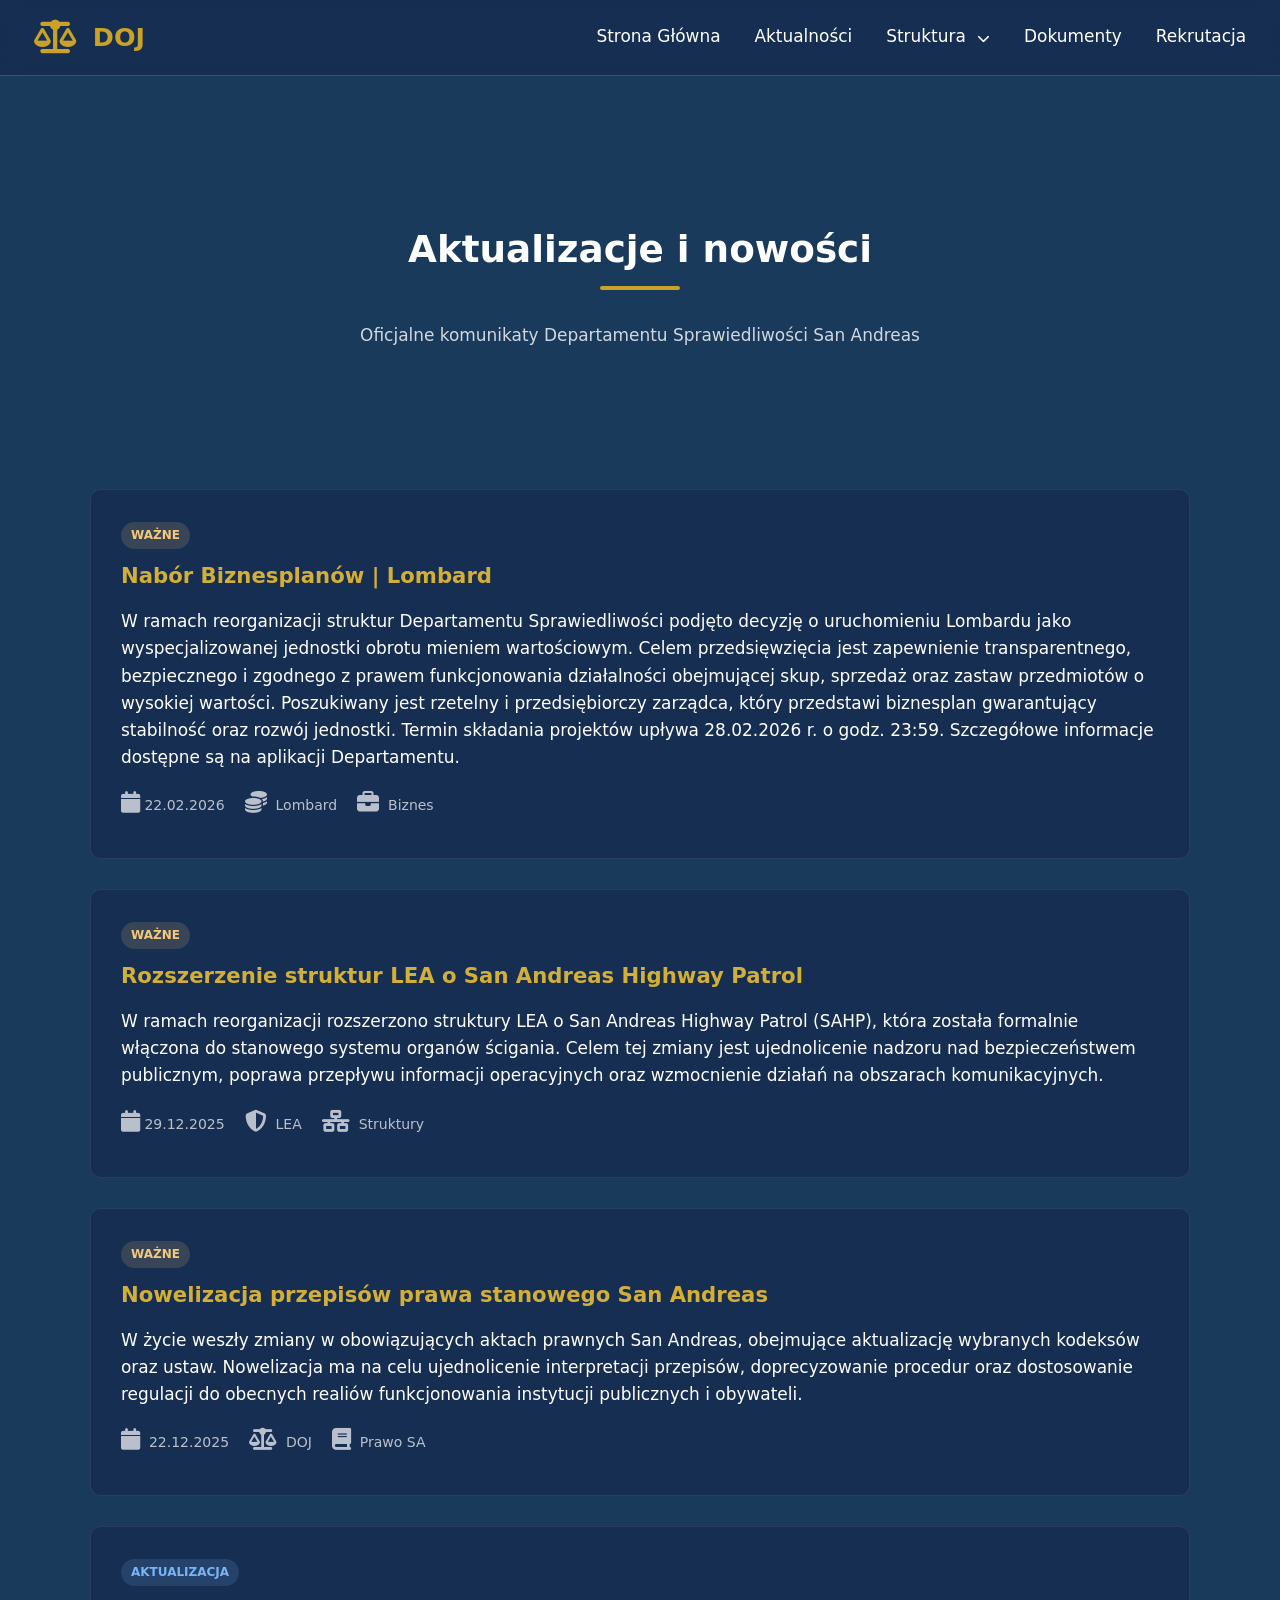
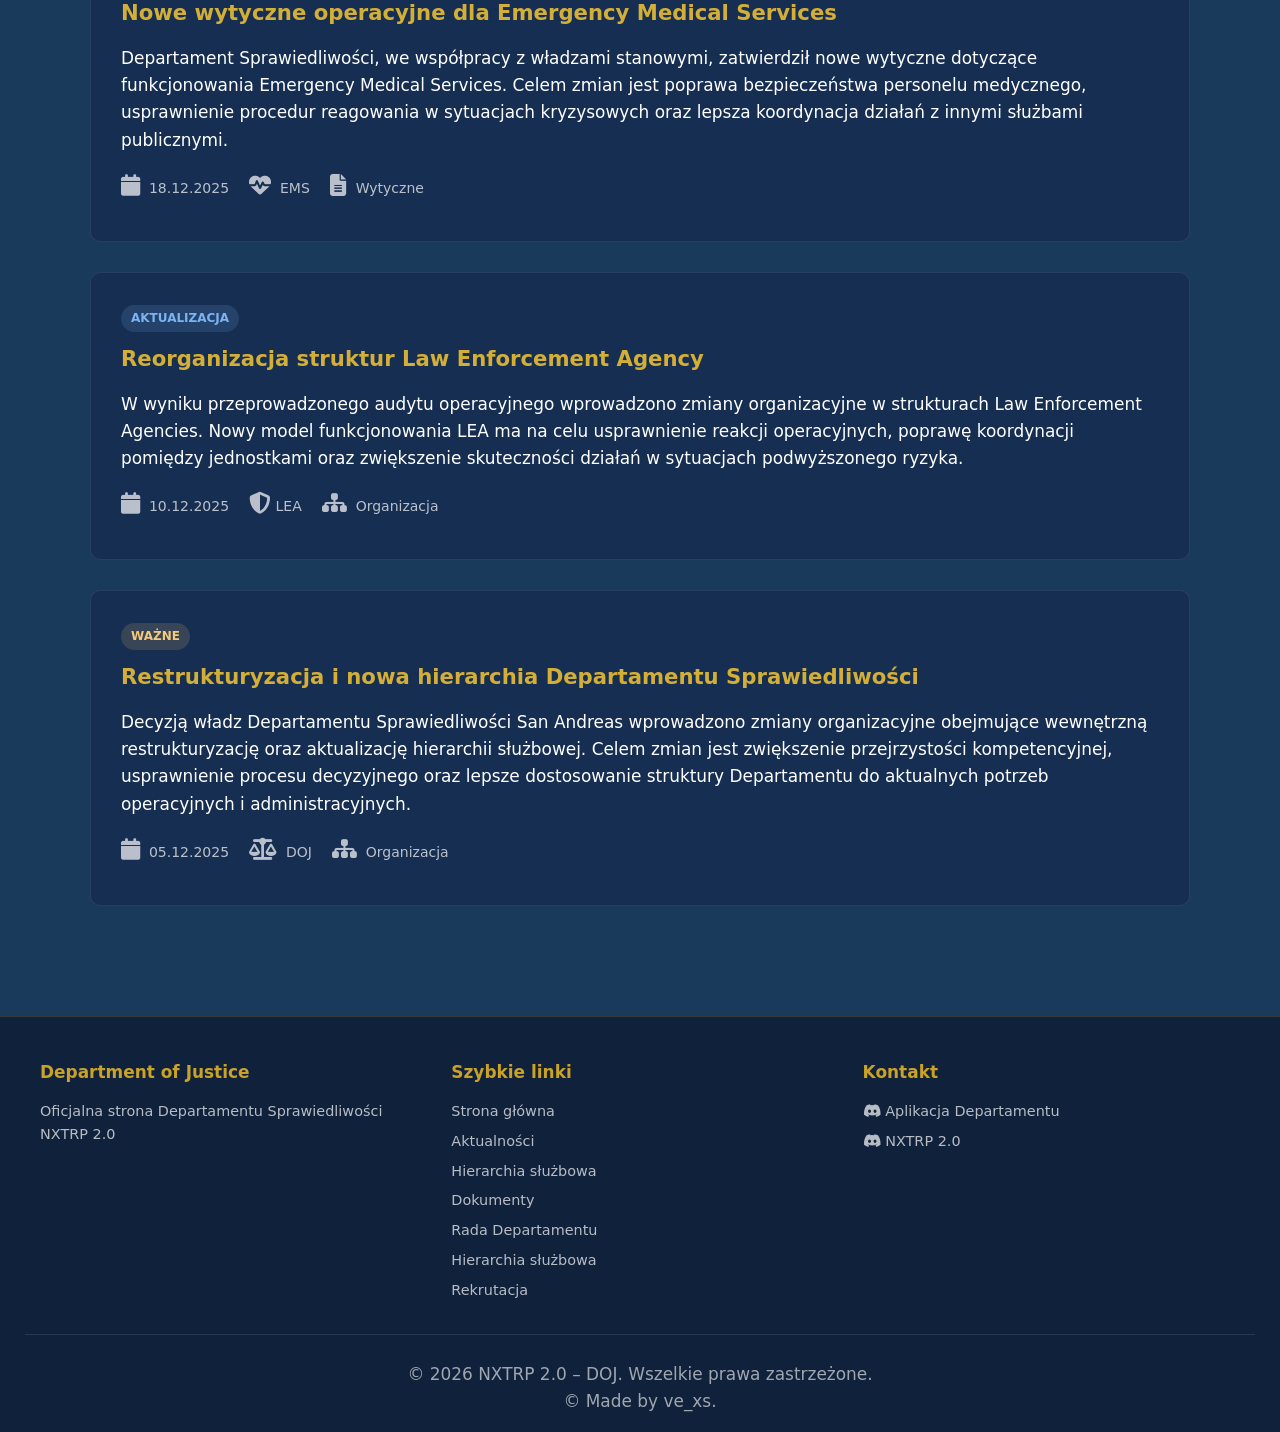
==== index.html @ c43dedc6 "Update index.html" ====
<!DOCTYPE html>
<html lang="pl">
<head>
    <meta charset="UTF-8">
    <meta name="viewport" content="width=device-width, initial-scale=1.0">

    <title>Aktualizacje | Department of Justice – NXTRP 2.0</title>

    <link href="https://cdnjs.cloudflare.com/ajax/libs/font-awesome/6.4.0/css/all.min.css" rel="stylesheet">

    <link rel="stylesheet" href="base.css">
    <link rel="stylesheet" href="layout.css">
    <link rel="stylesheet" href="components.css">
    <link rel="stylesheet" href="hero.css">
    <link rel="stylesheet" href="footer.css">
    <link rel="stylesheet" href="mobile.css">
    <link rel="stylesheet" href="news.css">


    <link rel="icon" type="image/png" href="dojlogog.png">
</head>

<body>

<nav id="navbar" role="navigation" aria-label="Główna nawigacja">
    <div class="nav-container">
        <a href="https://dojnxtrp.pl/" class="logo">
            <i class="fas fa-balance-scale"></i> DOJ
        </a>

        <ul class="nav-links">
            <li><a href="https://dojnxtrp.pl/">Strona Główna</a></li>
                        <li><a href="https://aktualnosci.dojnxtrp.pl">Aktualności</a></li>


            <li class="has-submenu">
                <a href="#">
                    Struktura <i class="fas fa-chevron-down"></i>
                </a>
                <ul class="submenu">
                    <li><a href="https://rada.dojnxtrp.pl/">Rada Departamentu</a></li>
                    <li><a href="https://hierarchia.dojnxtrp.pl/">Hierarchia służbowa</a></li>

                    <li class="submenu-divider"></li>

                    <li><a href="https://prokuratura.dojnxtrp.pl/">Prokuratura</a></li>
                    <li><a href="https://sadownictwo.dojnxtrp.pl/">Sądownictwo</a></li>
                    <li><a href="https://adwokatura.dojnxtrp.pl/">Adwokatura</a></li>
                    <li><a href="https://irs.dojnxtrp.pl/">Internal Revenue Service</a></li>
                    <li><a href="https://administracja.dojnxtrp.pl/">Administracja</a></li>
                </ul>
            </li>

            <li><a href="https://dokumenty.dojnxtrp.pl/">Dokumenty</a></li>
            <li><a href="https://rekrutacja.dojnxtrp.pl/">Rekrutacja</a></li>
        </ul>
    </div>

    <button id="hamburger" class="hamburger" aria-label="Menu" aria-expanded="false">
        <span></span>
        <span></span>
        <span></span>
    </button>
</nav>

<div id="overlay" class="overlay"></div>

<div class="mobile-menu" id="mobileMenu" aria-hidden="true">

    <div class="mobile-main-menu">
        <a href="https://dojnxtrp.pl/">Strona główna</a>
        <a href="https://aktualnosci.dojnxtrp.pl">Aktualności</a>
        <a href="#" class="mobile-open-structure">
            Struktura <i class="fas fa-chevron-right"></i>
        </a>
        <a href="https://dokumenty.dojnxtrp.pl/">Dokumenty</a>
        <a href="https://rekrutacja.dojnxtrp.pl/">Rekrutacja</a>
    </div>

    <div class="mobile-structure-menu">
        <a href="#" class="mobile-back">
            <i class="fas fa-chevron-left"></i> Wróć
        </a>

        <a href="https://rada.dojnxtrp.pl/">Rada Departamentu</a>
        <a href="https://hierarchia.dojnxtrp.pl/">Hierarchia służbowa</a>
        <a href="https://administracja.dojnxtrp.pl/">Administracja</a>
        <a href="https://prokuratura.dojnxtrp.pl/">Prokuratura</a>
        <a href="https://sadownictwo.dojnxtrp.pl/">Sądownictwo</a>
        <a href="https://adwokatura.dojnxtrp.pl/">Adwokatura</a>
        <a href="https://irs.dojnxtrp.pl/">Internal Revenue Service</a>
    </div>

</div>

<a id="maincontent" tabindex="-1"></a>

<section class="news-section" id="aktualnosci">

        <section class="page-section">  
    <div class="section-header fade-in">
        <h2>Aktualizacje i nowości</h2>
        <p>Oficjalne komunikaty Departamentu Sprawiedliwości San Andreas</p>
    </div>
    </section>

    
    <div class="news-list">

  <article class="news-card fade-in">

    <span class="news-badge important">Ważne</span>

    <h3> Nabór Biznesplanów | Lombard</h3>

    <p>
       W ramach reorganizacji struktur Departamentu Sprawiedliwości podjęto decyzję o uruchomieniu Lombardu jako wyspecjalizowanej jednostki obrotu mieniem wartościowym. Celem przedsięwzięcia jest 
        zapewnienie transparentnego, bezpiecznego i zgodnego z
        prawem funkcjonowania działalności obejmującej skup, sprzedaż oraz zastaw przedmiotów o wysokiej wartości.
        Poszukiwany jest rzetelny i przedsiębiorczy zarządca, który przedstawi biznesplan gwarantujący stabilność oraz rozwój jednostki.
        Termin składania projektów upływa 28.02.2026 r. o godz. 23:59.
        Szczegółowe informacje dostępne są na aplikacji Departamentu.
    </p>

    <div class="news-meta">
        <span><i class="fas fa-calendar"></i>&nbsp;22.02.2026</span>
     <span><i class="fas fa-coins"></i>&nbsp; Lombard</span>
    <span><i class="fas fa-briefcase"></i>&nbsp; Biznes</span>
    </div>
</article>

        

       <article class="news-card fade-in">

    <span class="news-badge important">Ważne</span>

    <h3>Rozszerzenie struktur LEA o San Andreas Highway Patrol</h3>

    <p>
        W ramach reorganizacji rozszerzono struktury LEA o San Andreas
        Highway Patrol (SAHP), która została formalnie włączona do
        stanowego systemu organów ścigania. Celem tej zmiany jest
        ujednolicenie nadzoru nad bezpieczeństwem publicznym, poprawa
        przepływu informacji operacyjnych oraz wzmocnienie działań na
        obszarach komunikacyjnych.
    </p>

    <div class="news-meta">
        <span><i class="fas fa-calendar"></i>&nbsp;29.12.2025</span>
        <span><i class="fas fa-shield-halved"></i>&nbsp;  LEA</span>
        <span><i class="fas fa-network-wired"></i>&nbsp; Struktury</span>
    </div>
</article>


<article class="news-card fade-in">

    <span class="news-badge important">Ważne</span>

    <h3>Nowelizacja przepisów prawa stanowego San Andreas</h3>

    <p>
        W życie weszły zmiany w obowiązujących aktach prawnych San Andreas,
        obejmujące aktualizację wybranych kodeksów oraz ustaw. Nowelizacja
        ma na celu ujednolicenie interpretacji przepisów, doprecyzowanie
        procedur oraz dostosowanie regulacji do obecnych realiów
        funkcjonowania instytucji publicznych i obywateli.
    </p>

    <div class="news-meta">
        <span><i class="fas fa-calendar"></i>&nbsp; 22.12.2025</span>
        <span><i class="fas fa-scale-balanced "></i>&nbsp; DOJ</span>
        <span><i class="fas fa-book	"></i>&nbsp; Prawo SA</span>
    </div>
</article>


<article class="news-card fade-in">

    <span class="news-badge update">Aktualizacja</span>

    <h3>Nowe wytyczne operacyjne dla Emergency Medical Services</h3>

    <p>
        Departament Sprawiedliwości, we współpracy z władzami stanowymi,
        zatwierdził nowe wytyczne dotyczące funkcjonowania Emergency Medical
        Services. Celem zmian jest poprawa bezpieczeństwa personelu
        medycznego, usprawnienie procedur reagowania w sytuacjach
        kryzysowych oraz lepsza koordynacja działań z innymi służbami
        publicznymi.
    </p>

    <div class="news-meta">
        <span><i class="fas fa-calendar"></i>&nbsp; 18.12.2025</span>
        <span><i class="fas fa-heart-pulse"></i>&nbsp; EMS</span>
        <span><i class="fas fa-file-alt	"></i>&nbsp; Wytyczne</span>
    </div>
</article>


<article class="news-card fade-in">

    <span class="news-badge update">Aktualizacja</span>

    <h3>Reorganizacja struktur Law Enforcement Agency</h3>

    <p>
        W wyniku przeprowadzonego audytu operacyjnego wprowadzono zmiany
        organizacyjne w strukturach Law Enforcement Agencies. Nowy model
        funkcjonowania LEA ma na celu usprawnienie reakcji operacyjnych,
        poprawę koordynacji pomiędzy jednostkami oraz zwiększenie
        skuteczności działań w sytuacjach podwyższonego ryzyka.
    </p>

    <div class="news-meta">
        <span><i class="fas fa-calendar"></i>&nbsp; 10.12.2025</span>
        <span><i class="fas fa-shield-halved"></i>&nbsp;LEA</span>
        <span><i class="fas fa-sitemap"></i>&nbsp; Organizacja</span>
    </div>
</article>


<article class="news-card fade-in">

        <span class="news-badge important">Ważne</span>


    <h3>Restrukturyzacja i nowa hierarchia Departamentu Sprawiedliwości</h3>

    <p>
        Decyzją władz Departamentu Sprawiedliwości San Andreas wprowadzono
        zmiany organizacyjne obejmujące wewnętrzną restrukturyzację oraz
        aktualizację hierarchii służbowej. Celem zmian jest zwiększenie
        przejrzystości kompetencyjnej, usprawnienie procesu decyzyjnego
        oraz lepsze dostosowanie struktury Departamentu do aktualnych
        potrzeb operacyjnych i administracyjnych.
    </p>

    <div class="news-meta">
        <span><i class="fas fa-calendar"></i>&nbsp; 05.12.2025</span>
        <span><i class="fas fa-scale-balanced"></i>&nbsp; DOJ</span>
        <span><i class="fas fa-sitemap"></i>&nbsp; Organizacja</span>
    </div>
</article>

    </div>
</section>


<footer>
    <div class="footer-content">
        <div class="footer-section">
            <h4>Department of Justice</h4>
            <p>
                Oficjalna strona Departamentu Sprawiedliwości<br>
                NXTRP 2.0
            </p>
        </div>

        <div class="footer-section">
            <h4>Szybkie linki</h4>
            <a href="https://dojnxtrp.pl/">Strona główna</a>
            <a href="https://aktualnosci.dojnxtrp.pl">Aktualności</a>
            <a href="https://hierarchia.dojnxtrp.pl/">Hierarchia służbowa</a>
            <a href="https://dokumenty.dojnxtrp.pl/">Dokumenty</a>
            <a href="https://rada.dojnxtrp.pl/">Rada Departamentu</a>
            <a href="https://hierarchia.dojnxtrp.pl/">Hierarchia służbowa</a>
            <a href="https://rekrutacja.dojnxtrp.pl/">Rekrutacja</a>
        </div>

        <div class="footer-section">
            <h4>Kontakt</h4>
            <a href="https://discord.gg/yJ2vK65k5r " target="_blank">
                <i class="fab fa-discord"></i> Aplikacja Departamentu
            </a>
            <a href="https://discord.gg/h5h69dvCpX" target="_blank">
                <i class="fab fa-discord"></i> NXTRP 2.0
            </a>
        </div>
    </div>

    <div class="footer-bottom">
        <p>&copy; 2026 NXTRP 2.0 – DOJ. Wszelkie prawa zastrzeżone.</p>
        <p>&copy; Made by ve_xs.</p>
    </div>
</footer>

<script src="core.js"></script>
</body>
</html>
---- base.css ----
:root {
    --primary: #1a3a5c;           /* Ciemny granat - główne tło */
    --dark: #162e51;              /* GŁÓWNY kolor - ciemniejszy granat */
    --dark-brown: #0f1f38;        /* Bardzo ciemny granat - kafelki */
    --accent: #C9A227;            /* Złoto - akcenty */
    --accent-hover: #d4af37;      /* Jaśniejsze złoto */
    --burgundy: #a0522d;          /* Sienna - ważne elementy */
    --light: #ffffff;             /* Biały tekst */
    --text-dark: #162e51;         /* Ciemny tekst na jasnych elementach */
    --text-muted: rgba(22, 46, 81, .8); /* Przygaszony tekst */
    
    --gradient-card: linear-gradient(145deg, rgba(22, 46, 81, 0.95), rgba(15, 31, 56, 0.98));
    --gradient-bg: linear-gradient(180deg, #2a4a6f 0%, #1a3a5c 100%);
    
    --text-scale: 1;
}

* {
    margin: 0;
    padding: 0;
    box-sizing: border-box;
}

html {
    scroll-behavior: smooth;
}

body {
    font-family: 'Inter', 'Roboto', 'Segoe UI', system-ui, sans-serif;
    background: var(--primary);
    color: var(--text-dark);
    overflow-x: hidden;
    -webkit-font-smoothing: antialiased;
    -moz-osx-font-smoothing: grayscale;
}

::-webkit-scrollbar {
    width: 10px;
}

::-webkit-scrollbar-track {
    background: var(--dark);
}

::-webkit-scrollbar-thumb {
    background: var(--dark-brown);
    border-radius: 5px;
}

::-webkit-scrollbar-thumb:hover {
    background: var(--accent);
}

.loader {
    position: fixed;
    top: 0;
    left: 0;
    width: 100%;
    height: 100%;
    background: var(--primary);
    z-index: 9999;
    display: flex;
    align-items: center;
    justify-content: center;
    transition: opacity .5s, visibility .5s;
}

.loader.hidden {
    opacity: 0;
    visibility: hidden;
    pointer-events: none;
}

.loader-icon {
    width: 80px;
    height: 80px;
    border: 4px solid var(--accent);
    border-top-color: transparent;
    border-radius: 50%;
    animation: spin 1s linear infinite;
}

@keyframes spin {
    to { transform: rotate(360deg); }
}

.fade-in {
    opacity: 0;
    transform: translateY(30px);
    transition: all .6s ease-out;
}

.fade-in.visible {
    opacity: 1;
    transform: translateY(0);
}



.about {
    background: linear-gradient(180deg, var(--dark) 0%, var(--primary) 100%);
}

.about-grid {
    display: grid;
    grid-template-columns: repeat(auto-fit, minmax(280px, 1fr));
    gap: 2rem;
    max-width: 1200px;
    margin: 0 auto;
}

.about-card {
    background: rgba(42, 31, 22, .3);
    border: 1px solid rgba(201, 162, 39, .2);
    border-radius: 20px;
    padding: 2rem;
    transition: all .3s;
}

.about-card:hover {
    transform: translateY(-10px);
    border-color: var(--accent);
    box-shadow: 0 20px 40px rgba(201, 162, 39, .2);
}

.about-card i {
    font-size: 2.5rem;
    color: var(--accent);
    margin-bottom: 1rem;
    display: block;
}

.about-card h3 {
    font-size: 1.3rem;
    margin-bottom: .8rem;
}

.about-card p {
    color: rgba(255, 255, 255, .7);
    line-height: 1.7;
    font-size: .95rem;
}


.news-section {
    padding: 80px 20px;
}

.news-header {
    text-align: center;
    max-width: 900px;
    margin: 0 auto 60px;
}

.news-header h2 {
    margin-bottom: 10px;
}

.news-header p {
    opacity: 0.85;
}

.news-list {
    max-width: 1100px;
    margin: 0 auto;
}

.news-card {
    background:#162e51;
    border: 1px solid rgba(255,255,255,0.08);
    border-radius: 10px;
    padding: 30px;
    margin-bottom: 30px;
}

.news-card i {
    font-size: 22px;
    margin-bottom: 15px;
    display: inline-block;
}

.news-card h3 {
    margin: 10px 0 15px;
    color: #d4af37;
}

.news-card p {
    line-height: 1.6;
}

.news-meta {
    margin-top: 20px;
    font-size: 14px;
    opacity: 0.7;
    display: flex;
    gap: 20px;
    flex-wrap: wrap;
}

.news-badge {
    display: inline-block;
    padding: 4px 10px;
    border-radius: 20px;
    font-size: 12px;
    font-weight: 600;
    text-transform: uppercase;
}

.news-badge.important {
    background: rgba(245,201,122,0.15);
    color: #f5c97a;
}

.news-badge.update {
    background: rgba(122,180,245,0.15);
    color: #7ab4f5;
}

@media (max-width: 768px) {
    .news-card {
        padding: 22px;
    }
}
---- layout.css ----
nav {
    position: fixed;
    top: 0;
    width: 100%;
    z-index: 1000;
    background: rgba(22, 46, 81, .95);
    backdrop-filter: blur(10px);
    border-bottom: 1px solid rgba(201, 162, 39, .3);
    transition: all .3s;
}

nav.scrolled {
    background: rgba(22, 46, 81, .98);
    box-shadow: 0 4px 30px rgba(0, 0, 0, .5);
}



.nav-container {
    max-width: 1400px;
    margin: 0 auto;
    display: flex;
    justify-content: space-between;
    align-items: center;
    padding: 1rem 2rem;
}
.submenu-divider {
    height: 1px;
    background: rgba(255,255,255,0.15);
    margin: 8px 0;
    list-style: none;
}


.logo {
    display: flex;
    align-items: center;
    gap: 1rem;
    font-size: 1.5rem;
    font-weight: 700;
    color: var(--accent);
    text-decoration: none;
}

.logo i {
    font-size: 2rem;
}

.nav-links {
    display: flex;
    gap: 2rem;
    list-style: none;
}

.nav-links a {
    color: var(--light);
    text-decoration: none;
    font-weight: 500;
    position: relative;
    padding: .5rem 0;
    transition: color .3s;
}

.nav-links a::after {
    content: '';
    position: absolute;
    bottom: 0;
    left: 0;
    width: 0;
    height: 2px;
    background: var(--accent);
    transition: width .3s;
}

.nav-links a:hover {
    color: var(--accent);
}

.nav-links a:hover::after {
    width: 100%;
}



section {
    padding: 5rem 1.5rem;
}

.section-header {
    text-align: center;
    margin-bottom: 3rem;
}

.section-header h2 {
    font-size: 2.2rem;
    margin-bottom: 1rem;
    position: relative;
    display: inline-block;
    color: var(--light);
}

.section-header h2::after {
    content: '';
    position: absolute;
    bottom: -10px;
    left: 50%;
    transform: translateX(-50%);
    width: 80px;
    height: 4px;
    background: var(--accent);
    border-radius: 2px;
}

.section-header p {
    color: rgba(255, 255, 255, .8);
    max-width: 600px;
    margin: 1.5rem auto 0;

}
---- components.css ----
:root {
    --primary: #1a3a5c;
    --dark: #162e51;
    --light: #ffffff;
    --text-dark: #ffffff;
    --accent: #C9A227;
    --transition-fast: 160ms;
    --transition-medium: 300ms;
    --text-scale: 1.06;
}

html {
    font-size: calc(16px * var(--text-scale));
}

body {
    margin: 0;
    font-family: 'Inter', 'Segoe UI', system-ui, sans-serif;
    color: var(--light);
    line-height: 1.6;
}


.btn {
    padding: .9rem 1.8rem;
    border-radius: 8px;
    font-weight: 500;
    text-decoration: none;
    cursor: pointer;
    border: none;
    font-size: .95rem;
    display: inline-flex;
    align-items: center;
    gap: .5rem;
    transition: all .3s;
}

.btn-primary {
    background: var(--accent);
    color: var(--light);
}

.btn-outline {
    background: transparent;
    color: var(--text-dark);
    border: 2px solid var(--text-dark);
}

.btn-small {
    padding: .6rem 1.2rem;
    font-size: .85rem;
}

.btn-doc {
    background: rgba(255,255,255,.12);
    color: var(--light);
    border: 1.5px solid rgba(255,255,255,.35);
    backdrop-filter: blur(10px);
}


.hero-buttons {
    display: flex;
    justify-content: center;
    align-items: center;
    gap: 1.5rem;
}

.hero-buttons .btn-hero {
    flex: 0 0 auto;
    width: auto;
    margin: 0;
}

@media (max-width: 600px) {
    .hero-buttons {
        flex-direction: column;
    }

    .hero-buttons .btn-hero {
        width: 100%;
        justify-content: center;
    }
}


.docs-grid {
    display: grid;
    grid-template-columns: repeat(auto-fit, minmax(300px, 1fr));
    gap: 1.5rem;
    align-items: stretch;
}


.doc-card {
    background: linear-gradient(145deg, rgba(22,46,81,.95), rgba(15,31,56,.98));
    border: 1px solid rgba(201,162,39,.45);
    border-radius: 16px;
    padding: 1.5rem;
    display: flex;
    flex-direction: column;
    height: 100%;
}

.doc-card p {
    color: rgba(255,255,255,.85);
    margin-bottom: 1.2rem;
}

.doc-footer {
    margin-top: auto;
    display: flex;
    justify-content: space-between;
    align-items: center;
    gap: 1rem;
}


.doc-card .btn-doc {
    transition:
        background-color 0.25s ease,
        border-color 0.25s ease,
        box-shadow 0.25s ease,
        transform 0.2s ease;
}

.doc-card .btn-doc:hover {
    background-color: rgba(201, 162, 39, 0.18);
    border-color: var(--accent);
    transform: translateY(-2px);
    box-shadow: 0 6px 16px rgba(201, 162, 39, 0.35);
}

.doc-card .btn {
    flex: 0 0 auto;
    width: auto;
}


h1 { font-size: 2.25rem; }
h2 { font-size: 1.75rem; }
h3 { font-size: 1.25rem; }
h4 { font-size: 1rem; }

p, a, li, .btn {
    font-size: 1rem;
}



.documents {
    background: #1f3f63;
    padding: 4rem 1rem;
}

.documents .docs-grid {
    display: grid;
    grid-template-columns: repeat(auto-fit, minmax(280px, 1fr));
    gap: 2rem;
}

.documents .doc-card {
    background: linear-gradient(
        180deg,
        rgba(18, 38, 63, 0.95),
        rgba(13, 29, 50, 0.98)
    );
    border-radius: 18px;
    padding: 2rem 1.8rem;
    border: 1px solid rgba(201, 162, 39, 0.35);
    box-shadow: 0 20px 50px rgba(0,0,0,.35);

    display: flex;
    flex-direction: column;
    height: 100%;

    transition: transform .35s ease, box-shadow .35s ease, border-color .35s ease;
}

.documents .doc-card:hover {
    transform: translateY(-6px);
    border-color: var(--accent);
    box-shadow: 0 25px 60px rgba(0,0,0,.45);
}

.documents .doc-header {
    display: flex;
    align-items: flex-start;
    gap: 1rem;
    margin-bottom: 1.2rem;
}

.documents .doc-icon i {
    color: var(--accent);
    font-size: 1.8rem;
}

.documents .doc-info h3 {
    font-size: 1.2rem;
    line-height: 1.35;
    margin: 0 0 .3rem;
    color: #ffffff;
}

.documents .doc-info span {
    font-size: .85rem;
    opacity: .75;
}

.documents .doc-card p {
    font-size: .95rem;
    color: rgba(255,255,255,.85);
    line-height: 1.55;
    margin: .6rem 0 1.4rem;

    display: -webkit-box;
    -webkit-box-orient: vertical;
    overflow: hidden;
}

.documents .doc-footer {
    margin-top: auto;
    display: flex;
    justify-content: space-between;
    align-items: center;
}

.documents .doc-meta {
    font-size: .85rem;
    opacity: .8;
}

.documents .btn-doc {
    background: rgba(255,255,255,.12);
    border: 1.5px solid rgba(255,255,255,.35);
    color: #fff;
}


.nav-links li {
    position: relative;
}

.submenu {
    position: absolute;
    top: 100%;
    left: 0;
    min-width: 220px;
    background: #162e51;
    border-radius: 8px;
    padding: 10px 0;
    display: none;
    box-shadow: 0 10px 25px rgba(0,0,0,.25);
    z-index: 1000;
}

.has-submenu:hover .submenu {
    display: block;
}

.submenu li a {
    display: block;
    padding: 10px 20px;
    white-space: nowrap;
}

.submenu li a:hover {
    background: rgba(255,255,255,.08);
}

.has-submenu > a i {
    font-size: 0.75em;
    margin-left: 6px;
}
.nav-links,
.nav-links ul {
    list-style: none;
    margin: 0;
    padding: 0;
}

.page-section {
    max-width: 1200px;
    margin: 140px auto;
    padding: 0 20px;
    color: white;
}

.image-wrapper {
    display: flex;
    justify-content: center;
}

.image-wrapper img {
    max-width: 100%;
    border-radius: 14px;
}


.doj-profile {
    background-color: #162e51;
    padding: 100px 0;
    color: #ffffff;
}

.doj-profile-inner {
    max-width: 1200px;
    margin: 0 auto;
    padding: 0 30px;

    display: flex;
    gap: 60px;
    align-items: center;
}

.doj-profile-left img {
    width: 360px;
    height: auto;
    border-radius: 6px;
    box-shadow: 0 20px 40px rgba(0, 0, 0, 0.45);
}

.doj-profile-right {
    flex: 1;
}

.doj-rank {
    margin: 0 0 12px;
    font-size: 0.85rem;
    letter-spacing: 2px;
    text-transform: uppercase;
    color: #9fb6d9;
    font-weight: 600;
}

.doj-name {
    margin: 0 0 30px;
    font-size: 2.2rem;
    font-weight: 700;
    color: #ffffff;
}

.doj-profile-right p {
    font-size: 1rem;
    line-height: 1.8;
    color: rgba(255, 255, 255, 0.9);
    max-width: 720px;
}

@media (max-width: 900px) {
    .doj-profile-inner {
        flex-direction: column;
        text-align: center;
    }

    .doj-profile-left img {
        width: 260px;
    }
}

.hierarchy-image-wrapper{
    max-width: 100%;



}
---- hero.css ----
.hero {
    min-height: 60vh;
    position: relative;
    display: flex;
    align-items: center;
    justify-content: center;
    background: linear-gradient(144deg, #162e51 0%, #090d1a 100%);}

.hero::before {
    content: '';
    position: absolute;
    inset: 0;
    background: url('data:image/svg+xml,<svg xmlns="http://www.w3.org/2000/svg" viewBox="0 0 100 100"><circle cx="50" cy="50" r="40" fill="none" stroke="%23c9a227" stroke-width="0.5" opacity="0.1"/></svg>');
    background-size: 100px;
    opacity: .5;
    animation: bgMove 20s linear infinite;
}


.hero-buttons {
    display: flex;
    justify-content: center;
    align-items: center;
    gap: 1.5rem;
    margin-top: 2rem;
    flex-wrap: wrap;  
}

.hero-buttons .btn {
    display: inline-flex;
    align-items: center;
    justify-content: center;
}


.hero-buttons .btn {
    transition: 
        transform .25s ease,
        box-shadow .25s ease,
        background-color .25s ease,
        color .25s ease,
        border-color .25s ease;
}

.hero-buttons .btn:hover {
    transform: translateY(-4px);
    box-shadow: 0 12px 30px rgba(201, 162, 39, 0.45);
}

.hero-buttons .btn-primary:hover {
    background-color: var(--accent-hover);
    color: #fff;
}

.hero-buttons .btn-outline:hover {
    background-color: rgba(201, 162, 39, 0.15);
    border-color: var(--accent);
    color: var(--accent);
}



@keyframes bgMove {
    to {
        background-position: 100px 100px;
    }
}

.hero-content {
    text-align: center;
    z-index: 1;
    animation: fadeInUp 1s ease-out;
    padding: 0 1rem;
}

@keyframes fadeInUp {
    from {
        opacity: 0;
        transform: translateY(50px);
    }
    to {
        opacity: 1;
        transform: translateY(0);
    }
}

.hero-badge {
    display: inline-block;
    padding: .5rem 1.5rem;
    background: rgba(201, 162, 39, .2);
    border: 1px solid var(--accent);
    border-radius: 50px;
    margin-bottom: 2rem;
    font-size: .9rem;
    letter-spacing: 2px;
    text-transform: uppercase;
}

.hero h1 {
    font-size: clamp(2rem, 6vw, 4.5rem);
    font-weight: 800;
    margin-bottom: 1rem;
    background: linear-gradient(135deg, var(--light) 0%, var(--accent) 100%);
    -webkit-background-clip: text;
    -webkit-text-fill-color: transparent;
    background-clip: text;
}

.hero p {
    font-size: 1.1rem;
    color: rgba(255, 255, 255, .7);
    max-width: 600px;
    margin: 0 auto 2rem;
}

.hero-buttons {
    display: flex;
    gap: 1rem;
    justify-content: center;
    flex-wrap: wrap;

}
---- footer.css ----
footer {
    background: rgba(15, 31, 56, .9);
    border-top: 1px solid rgba(201, 162, 39, .2);
    padding: 2.5rem 1.5rem 1rem;
}

.footer-content {
    max-width: 1200px;
    margin: 0 auto;
    display: grid;
    grid-template-columns: repeat(auto-fit, minmax(180px, 1fr));
    gap: 2rem;
    margin-bottom: 1.5rem;
}

.footer-section h4 {
    color: var(--accent);
    margin-bottom: .8rem;
    font-size: 1rem;
}

.footer-section p,
.footer-section a {
    color: rgba(255, 255, 255, .7);
    text-decoration: none;
    display: block;
    margin-bottom: .4rem;
    font-size: .85rem;
    transition: color .3s;
}

.footer-section a:hover {
    color: var(--accent);
}

.footer-bottom {
    text-align: center;
    padding-top: 1.5rem;
    border-top: 1px solid rgba(255, 255, 255, .1);
    color: rgba(255, 255, 255, .6);
    font-size: .8rem;

}
---- mobile.css ----
@media(max-width: 768px) {

    .nav-links {
        display: none;
    }

    .hamburger {
        display: flex;
    }

    .form-row {
        grid-template-columns: 1fr;
    }

    .recruitment-header {
        justify-content: center;
        text-align: center;
    }

    .docs-grid {
        grid-template-columns: 1fr;
    }

    .gallery-grid {
        grid-template-columns: 1fr;
    }

    .schedule-grid,
    .archive-grid {
        grid-template-columns: 1fr;
    }
    .hero-badge {
        
       margin-top: 4vh;
    }
}



.documents {
    background: #1f3f63 !important;
    padding: 4rem 1rem !important;
}

.documents .docs-grid {
    display: grid !important;
    grid-template-columns: repeat(auto-fit, minmax(280px, 1fr)) !important;
    gap: 2rem !important;
    align-items: stretch !important;
}

.documents .doc-card {
    background: linear-gradient(
        180deg,
        rgba(18, 38, 63, 0.95),
        rgba(13, 29, 50, 0.98)
    ) !important;

    border-radius: 18px !important;
    padding: 2rem 1.8rem !important;
    border: 1px solid rgba(201, 162, 39, 0.35) !important;
    box-shadow: 0 20px 50px rgba(0,0,0,.35) !important;

    display: flex !important;
    flex-direction: column !important;
    height: 100% !important;

    transition: transform .35s ease, box-shadow .35s ease, border-color .35s ease !important;
}

.documents .doc-card:hover {
    transform: translateY(-6px) !important;
    border-color: var(--accent) !important;
    box-shadow: 0 25px 60px rgba(0,0,0,.45) !important;
}

.documents .doc-header {
    display: flex !important;
    align-items: flex-start !important;
    gap: 1rem !important;
    margin-bottom: 1.2rem !important;
}

.documents .doc-icon i {
    color: var(--accent) !important;
    font-size: 1.8rem !important;
}

.documents .doc-info h3 {
    font-size: 1.2rem !important;
    line-height: 1.35 !important;
    margin: 0 0 .3rem !important;
    color: #fff !important;
}

.documents .doc-info span {
    font-size: .85rem !important;
    opacity: .75 !important;
}

.documents .doc-card p {
    font-size: .95rem !important;
    color: rgba(255,255,255,.85) !important;
    line-height: 1.55 !important;
    margin: .6rem 0 1.4rem !important;

    display: -webkit-box !important;
    -webkit-box-orient: vertical !important;
    overflow: hidden !important;
}

.documents .doc-footer {
    margin-top: auto !important;
    display: flex !important;
    justify-content: space-between !important;
    align-items: center !important;
    gap: 1rem !important;
}

.documents .doc-meta {
    font-size: .85rem !important;
    opacity: .8 !important;
}

.documents .btn-doc {
    background: rgba(255,255,255,.12) !important;
    border: 1.5px solid rgba(255,255,255,.35) !important;
    color: #fff !important;
}

.mobile-main-menu,
.mobile-structure-menu {
    display: none;
}

.mobile-menu.show-main .mobile-main-menu {
    display: block;
}

.mobile-menu.show-structure .mobile-structure-menu {
    display: block;
}


#hamburger {
    display: none;
    width: 32px;
    height: 28px;
    background: transparent;
    border: none;
    cursor: pointer;
    padding: 0;
    z-index: 1001;
    position: relative;
    margin-left: auto; 
    margin-top: -5.5vh;
    margin-bottom: 1vh;
    margin-right: 5vw;

}

#hamburger span {
    position: absolute;
    left: 0;
    width: 100%;
    height: 3px;
    background: var(--gold, #d4af37);
    border-radius: 2px;
    transition: 0.3s ease;
    display: block;
}

#hamburger span:nth-child(1) {
    top: 0;
}

#hamburger span:nth-child(2) {
    top: 50%;
    transform: translateY(-50%);
}

#hamburger span:nth-child(3) {
    bottom: 0;
}

#hamburger.open span:nth-child(1) {
    top: 50%;
    transform: translateY(-50%) rotate(45deg);
}

#hamburger.open span:nth-child(2) {
    opacity: 0;
}

#hamburger.open span:nth-child(3) {
    bottom: auto;
    top: 50%;
    transform: translateY(-50%) rotate(-45deg);
}

.mobile-menu {
    position: fixed;
    top: 62px;
    right: -100%;
    width: 300px;
    max-width: 85vw;
    height:100vh;
    background: linear-gradient(180deg, rgba(15, 15, 15, 0.98) 0%, rgba(20, 20, 20, 0.95) 100%);
    backdrop-filter: blur(20px);
    -webkit-backdrop-filter: blur(20px);
    padding: 2rem 0;
    transition: right 0.4s cubic-bezier(0.68, -0.55, 0.265, 1.55);
    z-index: 999;
    overflow-y: auto;
    border-left: 2px solid rgba(212, 175, 55, 0.3);
    box-shadow: -5px 0 30px rgba(0, 0, 0, 0.5);
}

.mobile-menu.open {
    right: 0;
}

.mobile-menu a {
    display: block;
    padding: 1.2rem 2rem;
    color: rgba(255, 255, 255, 0.9);
    text-decoration: none;
    font-size: 1.1rem;
    font-weight: 500;
    border-bottom: 1px solid rgba(255, 255, 255, 0.05);
    transition: all 0.3s ease;
    position: relative;
}

.mobile-menu a::before {
    content: '';
    position: absolute;
    left: 0;
    top: 0;
    height: 100%;
    width: 4px;
    background: var(--gold, #d4af37);
    transform: scaleY(0);
    transition: transform 0.3s ease;
}

.mobile-menu a:hover,
.mobile-menu a:focus {
    background: rgba(212, 175, 55, 0.1);
    color: var(--gold, #d4af37);
    padding-left: 2.5rem;
}

.mobile-menu a:hover::before,
.mobile-menu a:focus::before {
    transform: scaleY(1);
}

.mobile-menu a:first-child {
    border-top: 1px solid rgba(255, 255, 255, 0.05);
}

.overlay {
    position: fixed;
    top: 0;
    left: 0;
    width: 100%;
    height: 100%;
    background: rgba(0, 0, 0, 0.75);
    opacity: 0;
    visibility: hidden;
    transition: all 0.3s ease;
    z-index: 998;
    backdrop-filter: blur(3px);
}

.overlay.active {
    opacity: 1;
    visibility: visible;
}

@media (max-width: 968px) {
    #hamburger {
        display: flex;
    }
    
    .nav-links {
        display: none !important;
    }
}

@media (max-width: 480px) {
    .mobile-menu {
        width: 100%;
        max-width: 100%;
        border-left: none;
    }
    
    .mobile-menu a {
        font-size: 1rem;
        padding: 1rem 1.5rem;
    }
}

.mobile-menu {
    scroll-behavior: smooth;
    -webkit-overflow-scrolling: touch;
}

body.menu-open {
    overflow: hidden;

}
---- news.css ----
.news_hero {
    text-align: center;
    padding: 60px 20px;
    background: linear-gradient(135deg, #162e51, #0e1f36);
    color: #fff;
}

.news_list {
    max-width: 1000px;
    margin: 60px auto;
    padding: 0 20px;
}

.news_item {
    border-bottom: 1px solid rgba(255,255,255,0.1);
    padding: 25px 0;
}

.news_item h2 {
    margin: 10px 0;
    color: #e3e9f0;
}

.news_date {
    font-size: 13px;
    color: #9fb4d1;
}

.news_item.important h2 {
    color: #f5c97a;
}
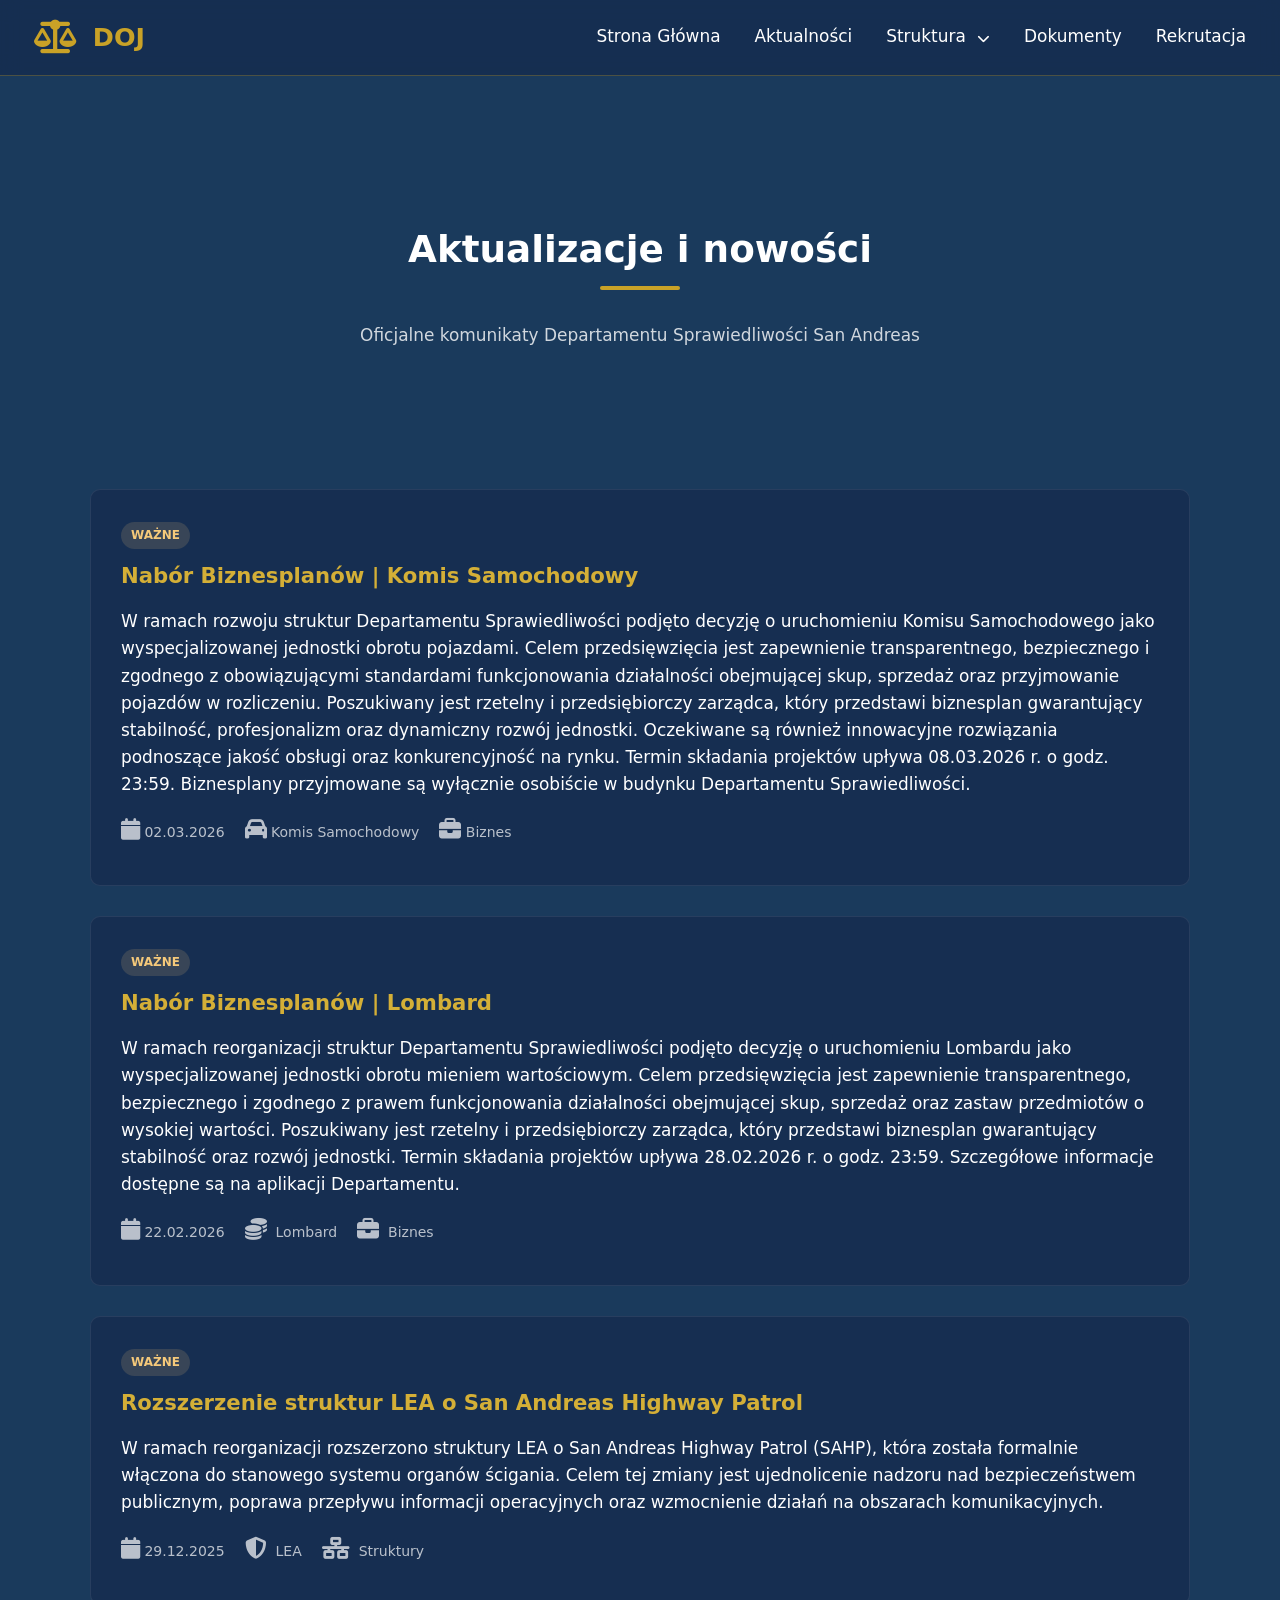
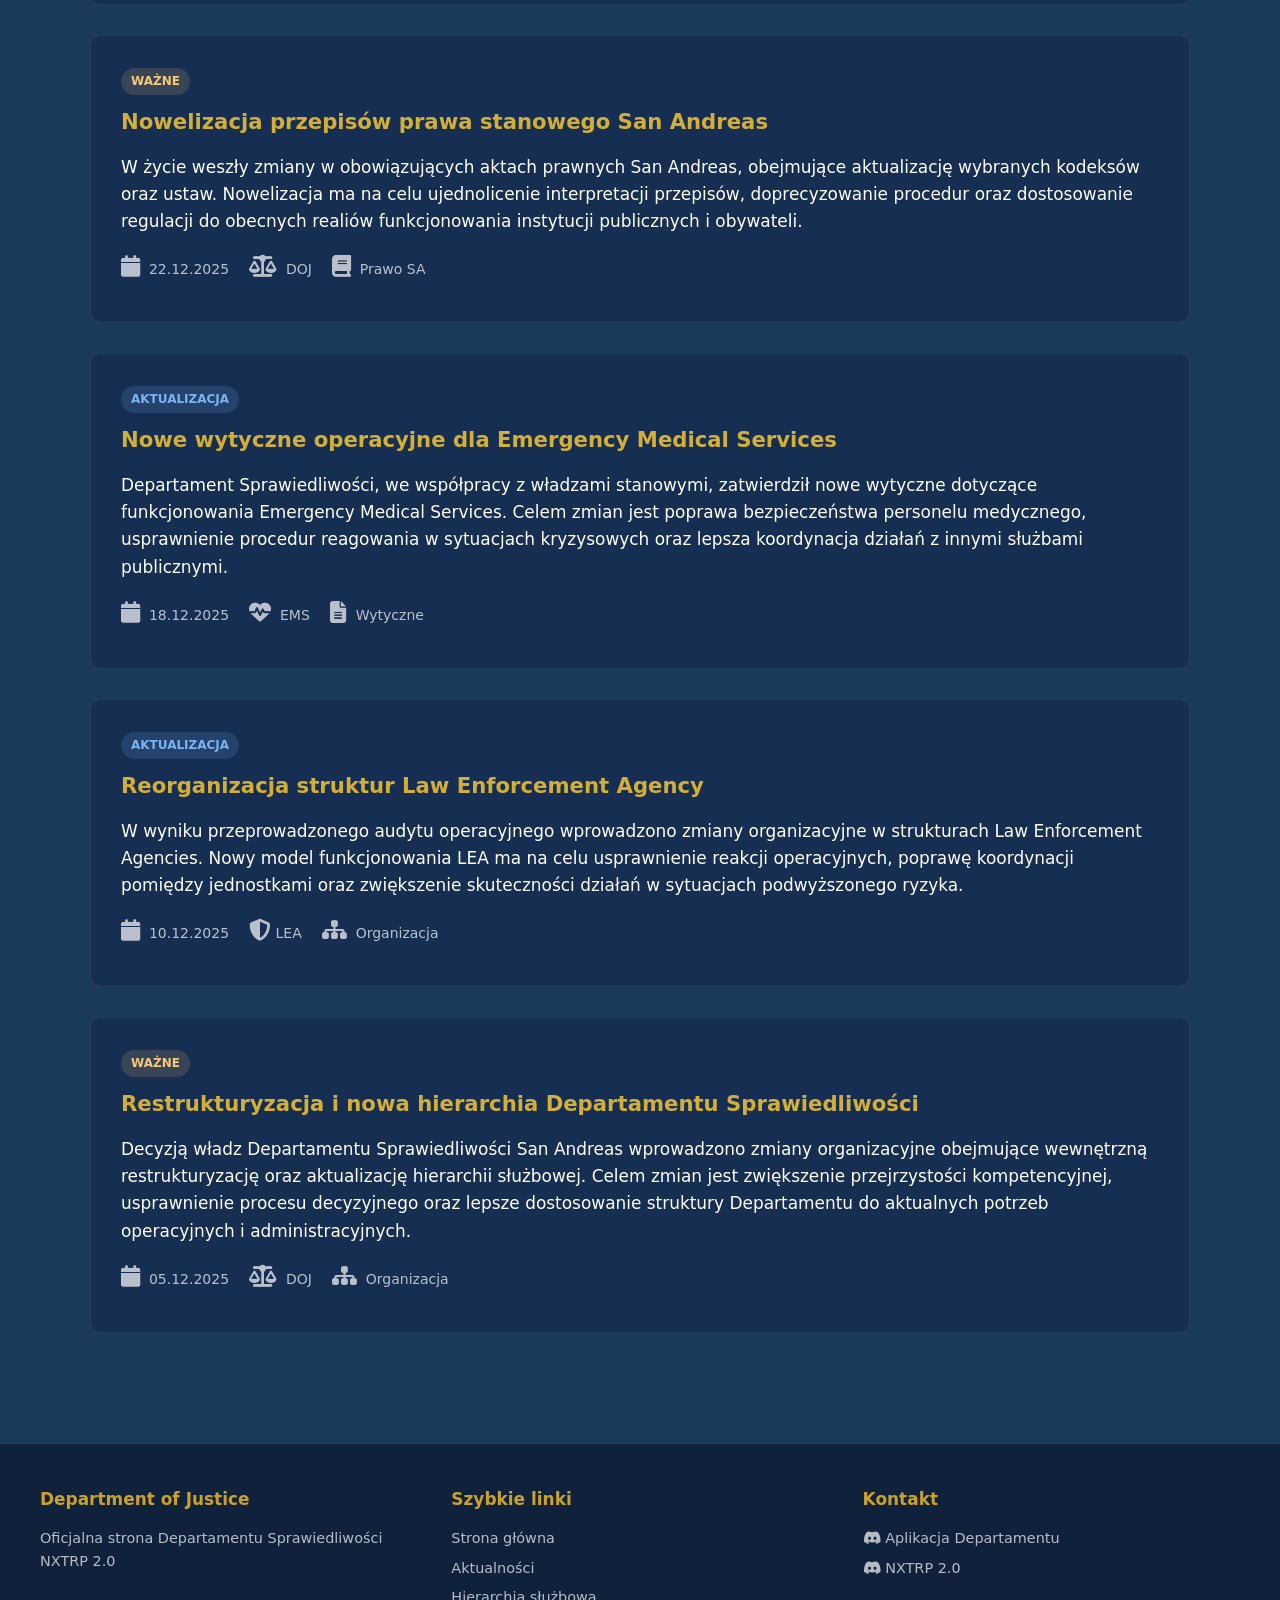
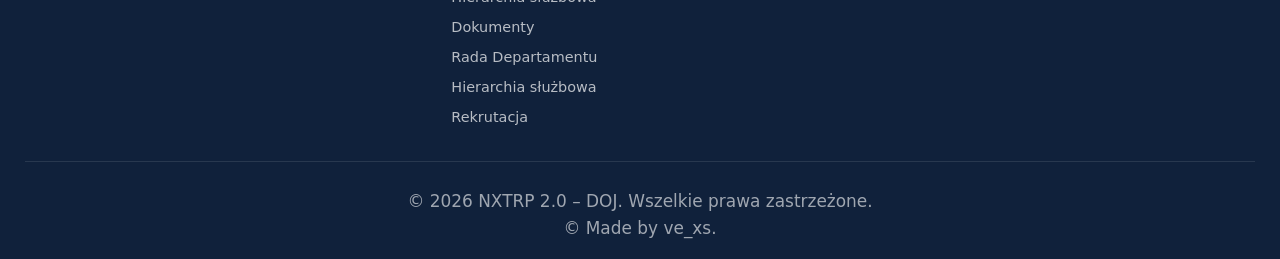
==== commit 66ea0a8d: "Update index.html" ====
--- a/index.html
+++ b/index.html
@@ -106,6 +106,32 @@
 
     
     <div class="news-list">
+
+        <article class="news-card fade-in">
+
+  <span class="news-badge important">Ważne</span>
+
+  <h3>Nabór Biznesplanów | Komis Samochodowy</h3>
+
+  <p>
+    W ramach rozwoju struktur Departamentu Sprawiedliwości podjęto decyzję o uruchomieniu Komisu Samochodowego jako
+    wyspecjalizowanej jednostki obrotu pojazdami. Celem przedsięwzięcia jest zapewnienie transparentnego, bezpiecznego i
+    zgodnego z obowiązującymi standardami funkcjonowania działalności obejmującej skup, sprzedaż oraz przyjmowanie pojazdów
+    w rozliczeniu. Poszukiwany jest rzetelny i przedsiębiorczy zarządca, który przedstawi biznesplan gwarantujący stabilność,
+    profesjonalizm oraz dynamiczny rozwój jednostki. Oczekiwane są również innowacyjne rozwiązania podnoszące jakość obsługi
+    oraz konkurencyjność na rynku. Termin składania projektów upływa 08.03.2026 r. o godz. 23:59. Biznesplany przyjmowane
+    są wyłącznie osobiście w budynku Departamentu Sprawiedliwości.
+  </p>
+
+  <div class="news-meta">
+    <span><i class="fas fa-calendar"></i>&nbsp;02.03.2026</span>
+    <span><i class="fas fa-car"></i>&nbsp;Komis Samochodowy</span>
+    <span><i class="fas fa-briefcase"></i>&nbsp;Biznes</span>
+  </div>
+
+</article>
+
+        
 
   <article class="news-card fade-in">
 
@@ -296,3 +322,4 @@
 
 
 
+
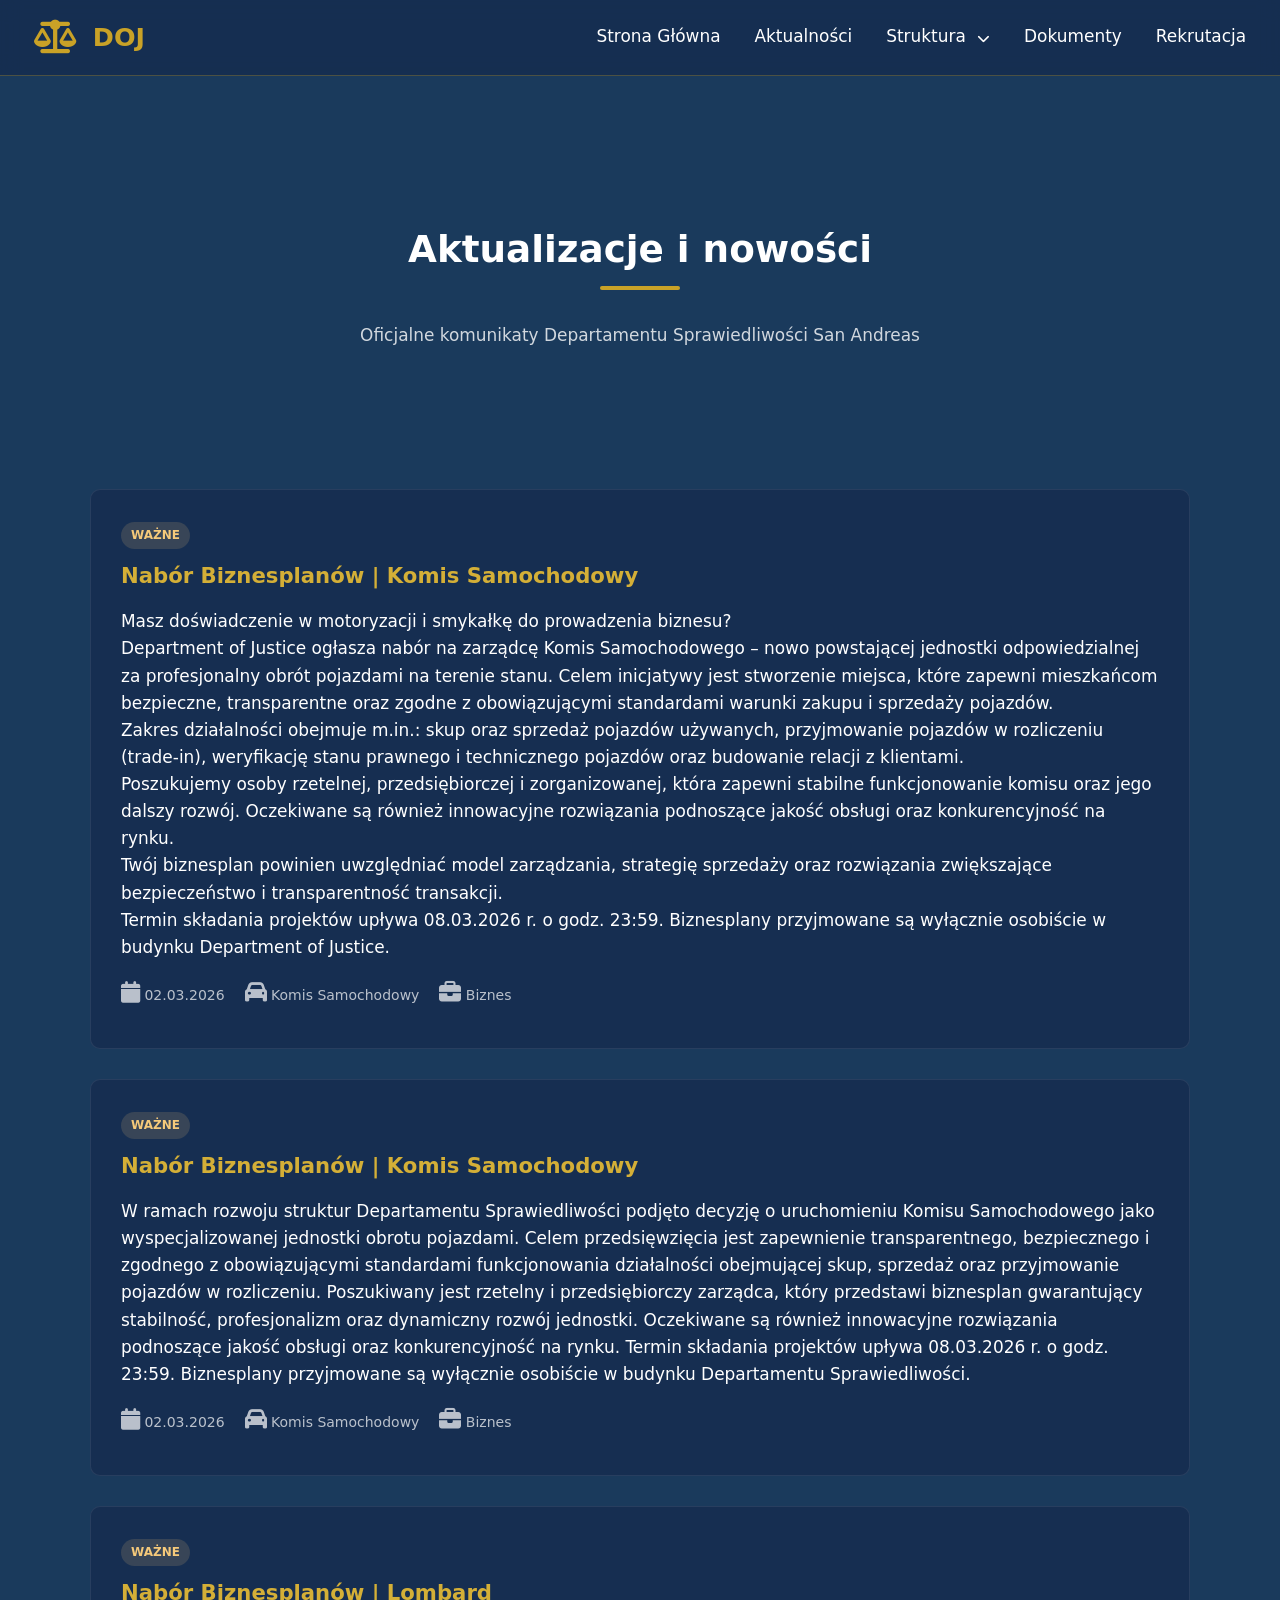
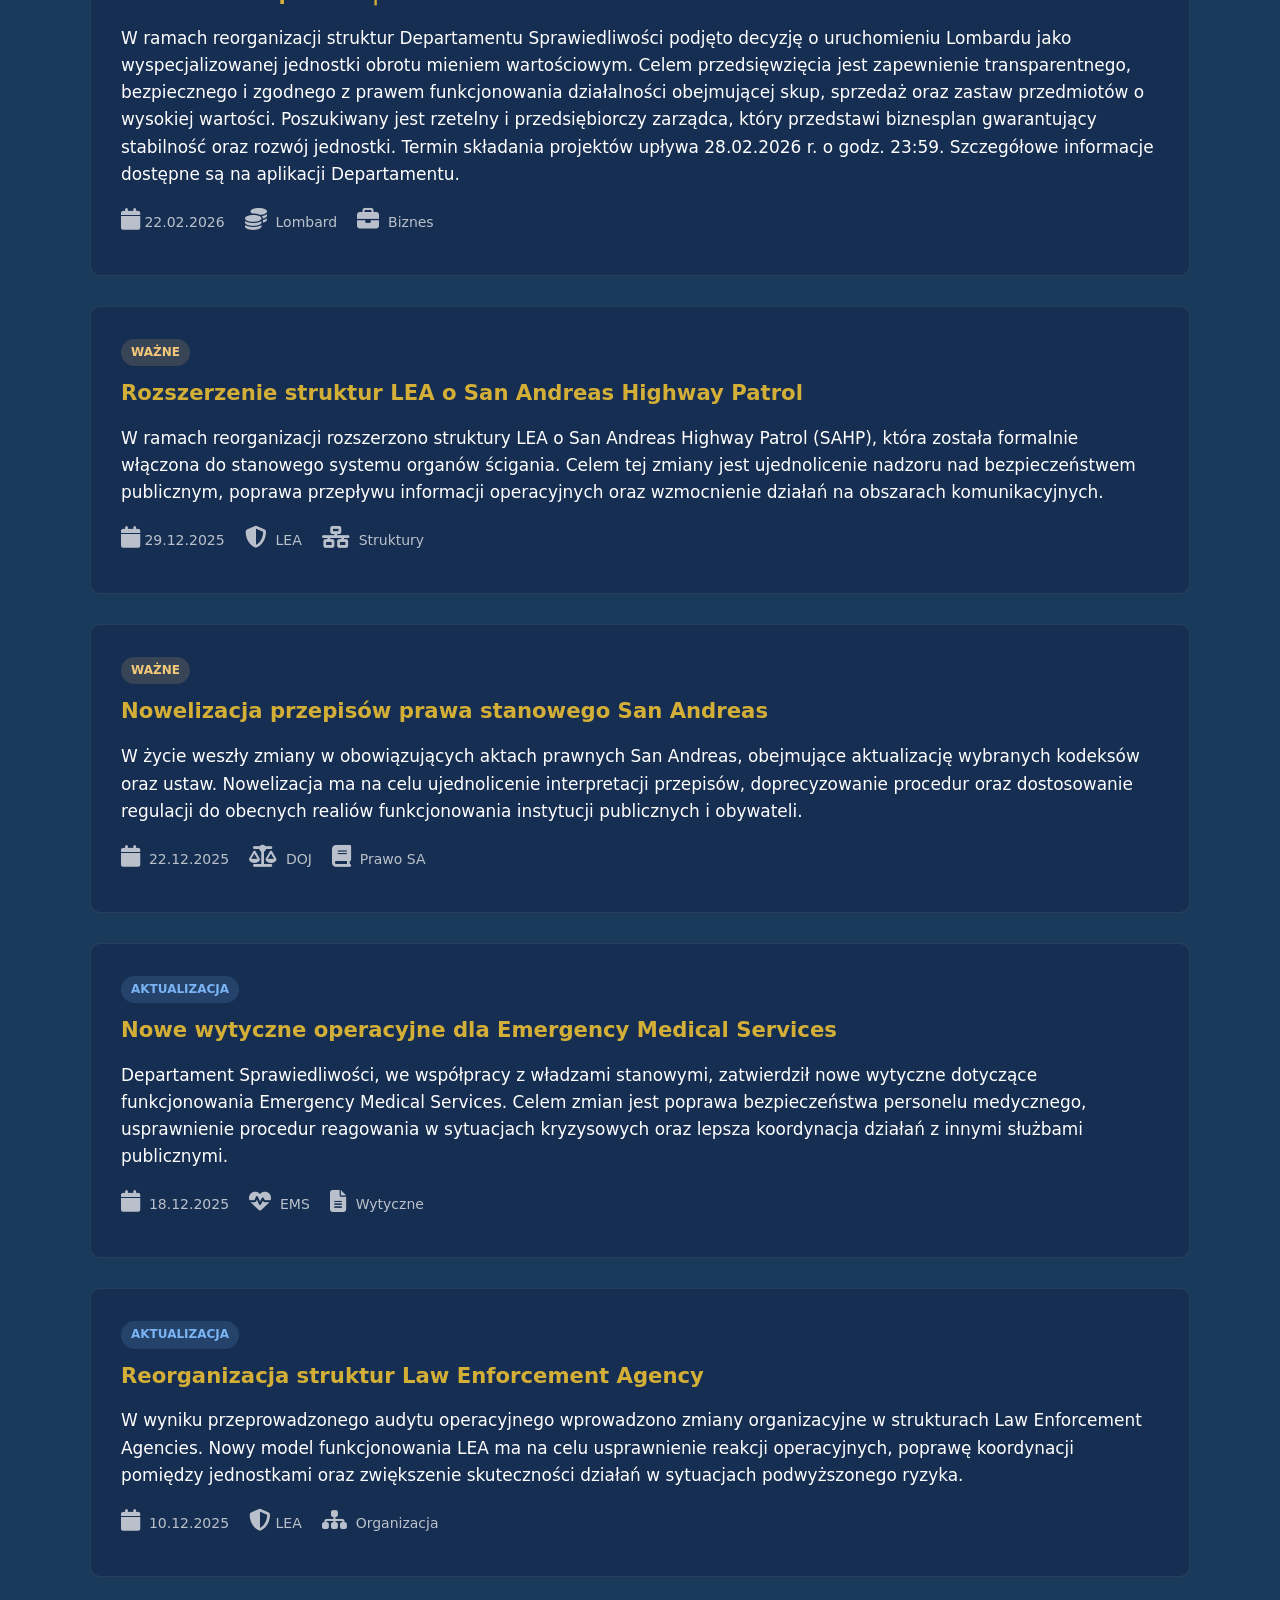
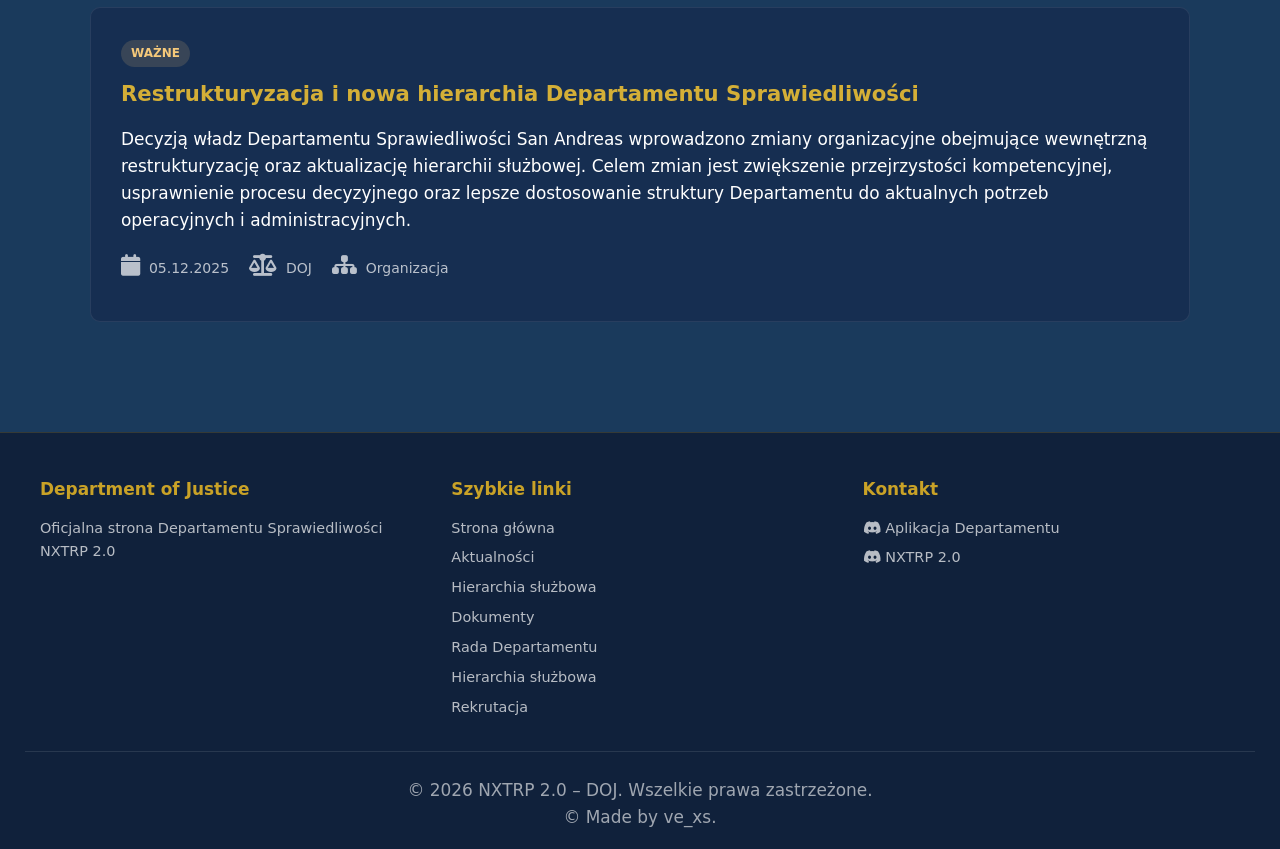
==== commit edc4a5c2: "Update index.html" ====
--- a/index.html
+++ b/index.html
@@ -106,6 +106,35 @@
 
     
     <div class="news-list">
+
+        <article class="news-card fade-in">
+
+  <span class="news-badge important">Ważne</span>
+
+  <h3>Nabór Biznesplanów | Komis Samochodowy</h3>
+
+  <p>
+    Masz doświadczenie w motoryzacji i smykałkę do prowadzenia biznesu? <br>
+
+    Department of Justice ogłasza nabór na zarządcę Komis Samochodowego – nowo powstającej jednostki odpowiedzialnej za profesjonalny obrót pojazdami na terenie stanu. Celem inicjatywy jest stworzenie miejsca, które zapewni mieszkańcom bezpieczne, transparentne oraz zgodne z obowiązującymi standardami warunki zakupu i sprzedaży pojazdów.
+
+    <br>Zakres działalności obejmuje m.in.: skup oraz sprzedaż pojazdów używanych, przyjmowanie pojazdów w rozliczeniu (trade-in), weryfikację stanu prawnego i technicznego pojazdów oraz budowanie relacji z klientami. <br>
+
+    Poszukujemy osoby rzetelnej, przedsiębiorczej i zorganizowanej, która zapewni stabilne funkcjonowanie komisu oraz jego dalszy rozwój. Oczekiwane są również innowacyjne rozwiązania podnoszące jakość obsługi oraz konkurencyjność na rynku. <br>
+
+    Twój biznesplan powinien uwzględniać model zarządzania, strategię sprzedaży oraz rozwiązania zwiększające bezpieczeństwo i transparentność transakcji. <br>
+
+    Termin składania projektów upływa 08.03.2026 r. o godz. 23:59. Biznesplany przyjmowane są wyłącznie osobiście w budynku Department of Justice.
+  </p>
+
+  <div class="news-meta">
+    <span><i class="fas fa-calendar"></i>&nbsp;02.03.2026</span>
+    <span><i class="fas fa-car"></i>&nbsp;Komis Samochodowy</span>
+    <span><i class="fas fa-briefcase"></i>&nbsp;Biznes</span>
+  </div>
+
+</article>
+        
 
         <article class="news-card fade-in">
 
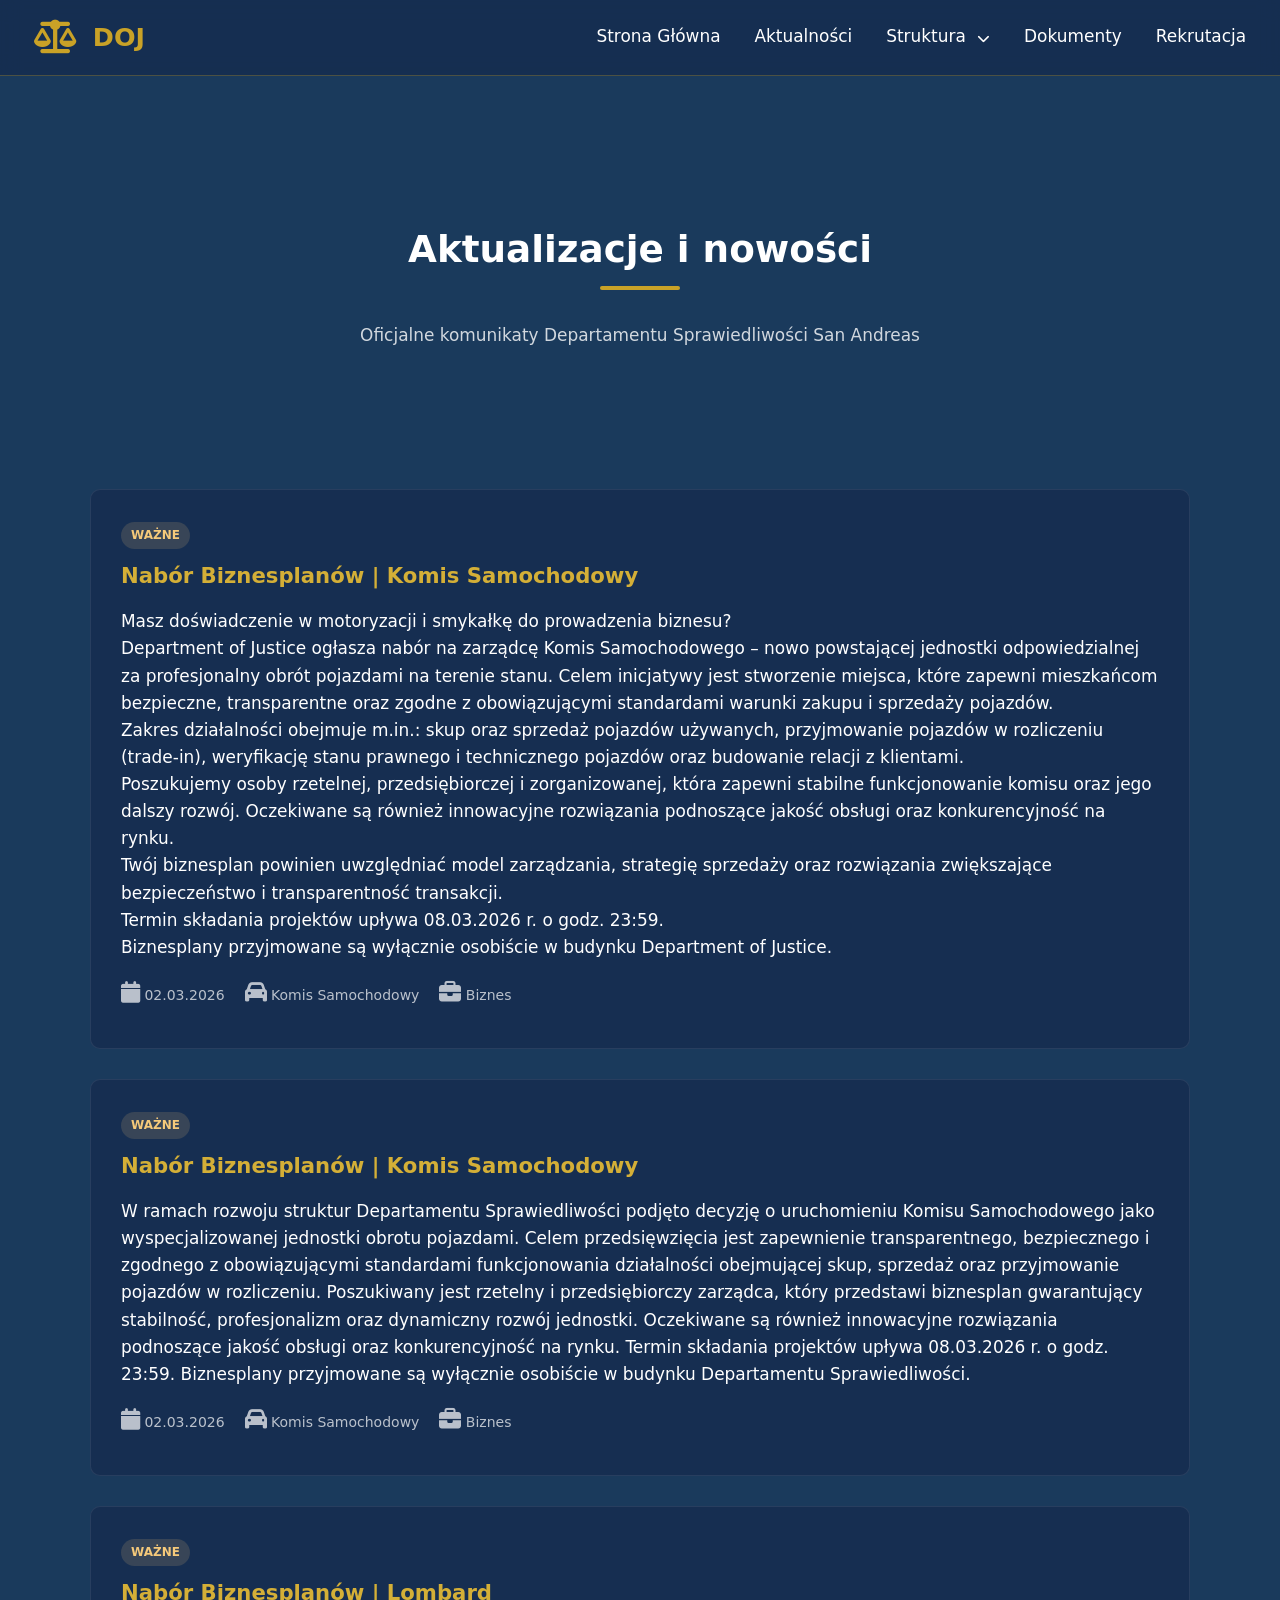
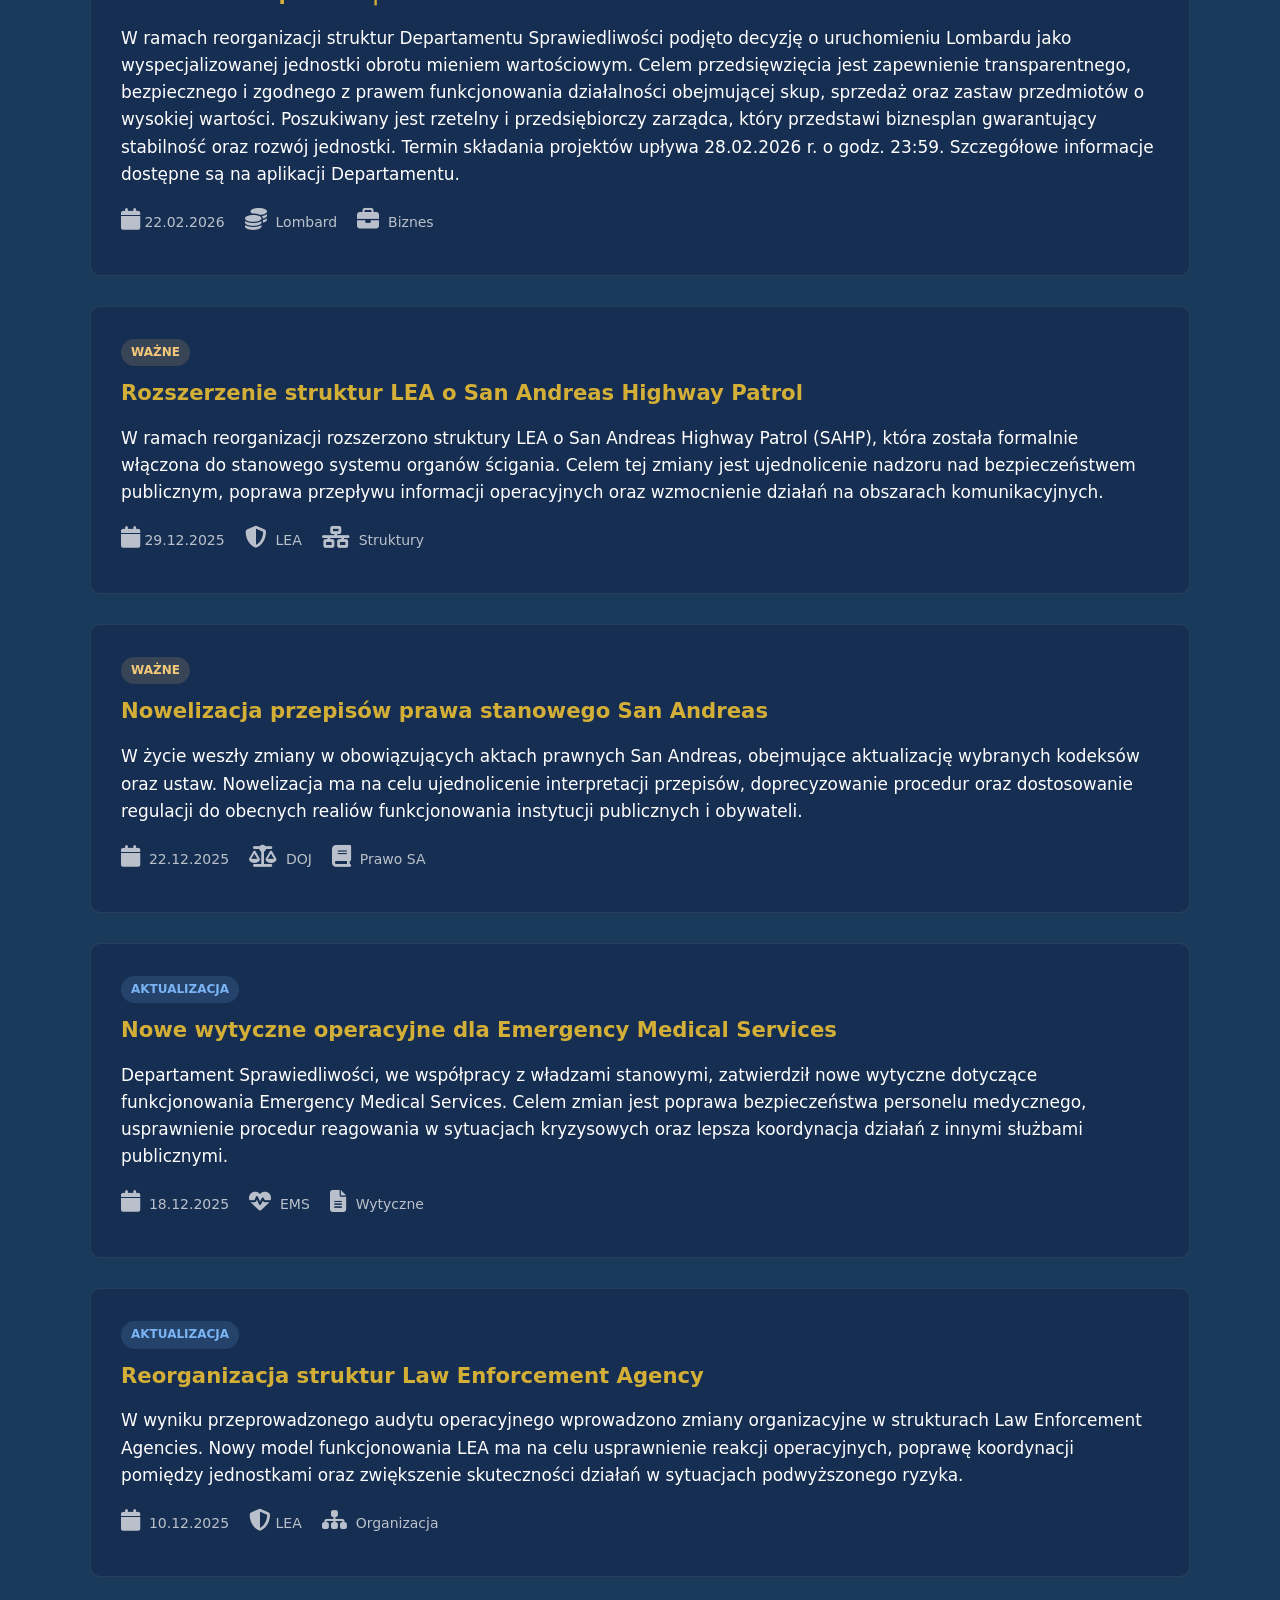
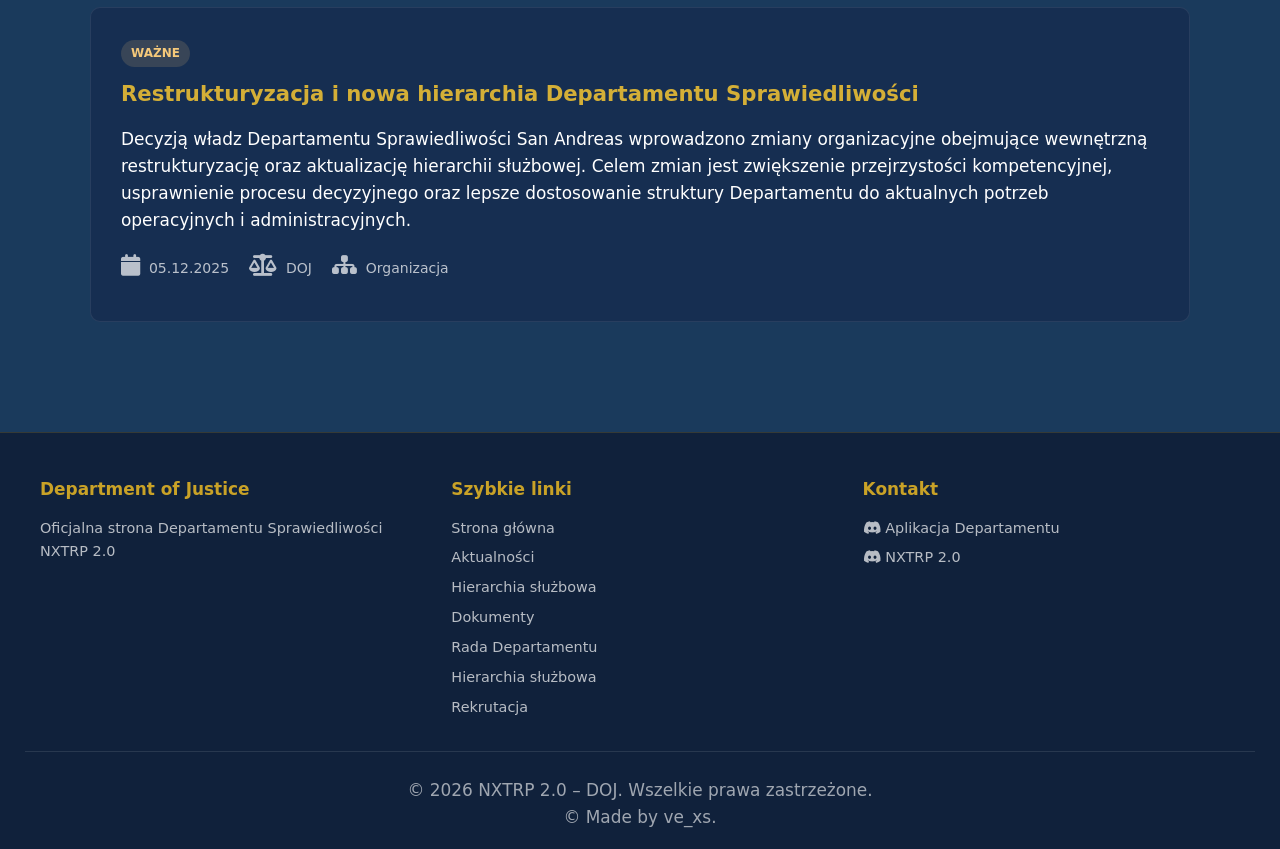
==== commit 8a500697: "Restore index.html to original state" ====
--- a/index.html
+++ b/index.html
@@ -124,7 +124,7 @@
 
     Twój biznesplan powinien uwzględniać model zarządzania, strategię sprzedaży oraz rozwiązania zwiększające bezpieczeństwo i transparentność transakcji. <br>
 
-    Termin składania projektów upływa 08.03.2026 r. o godz. 23:59. Biznesplany przyjmowane są wyłącznie osobiście w budynku Department of Justice.
+    Termin składania projektów upływa 08.03.2026 r. o godz. 23:59. <br> Biznesplany przyjmowane są wyłącznie osobiście w budynku Department of Justice.
   </p>
 
   <div class="news-meta">
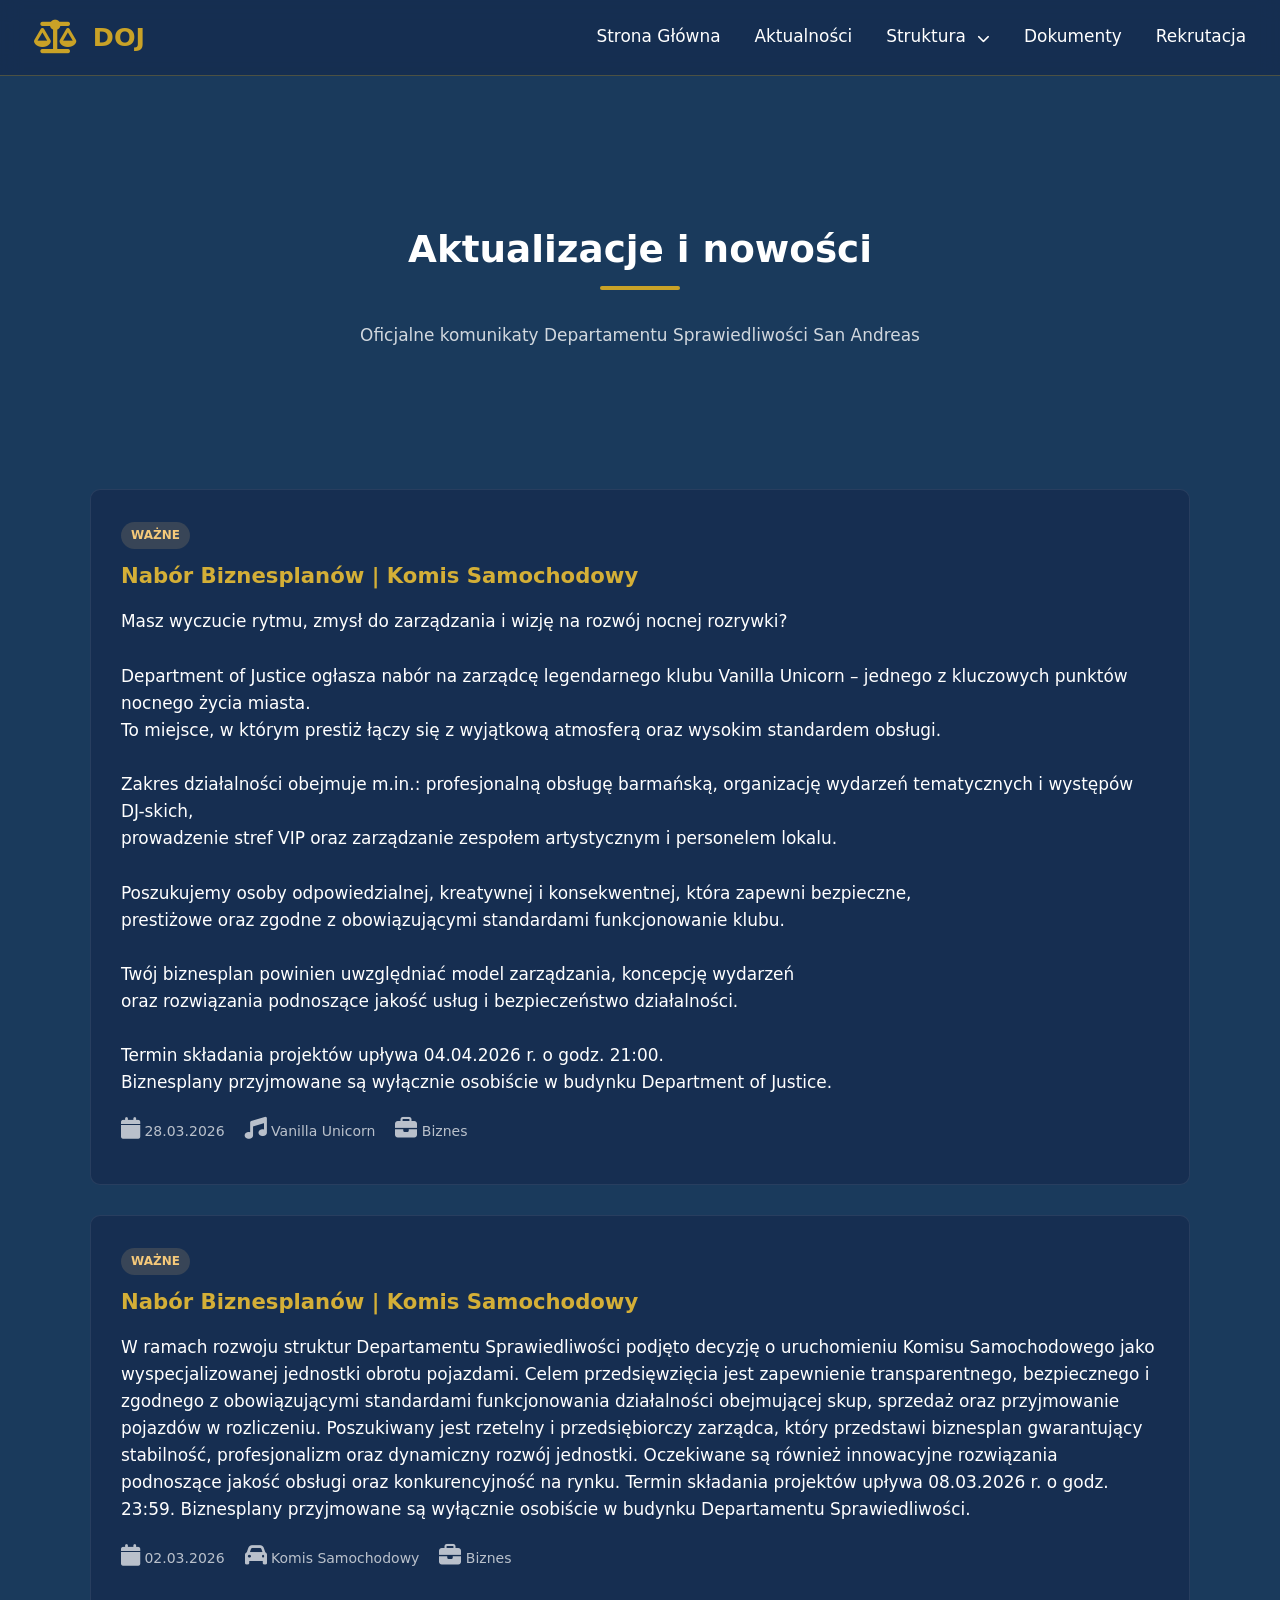
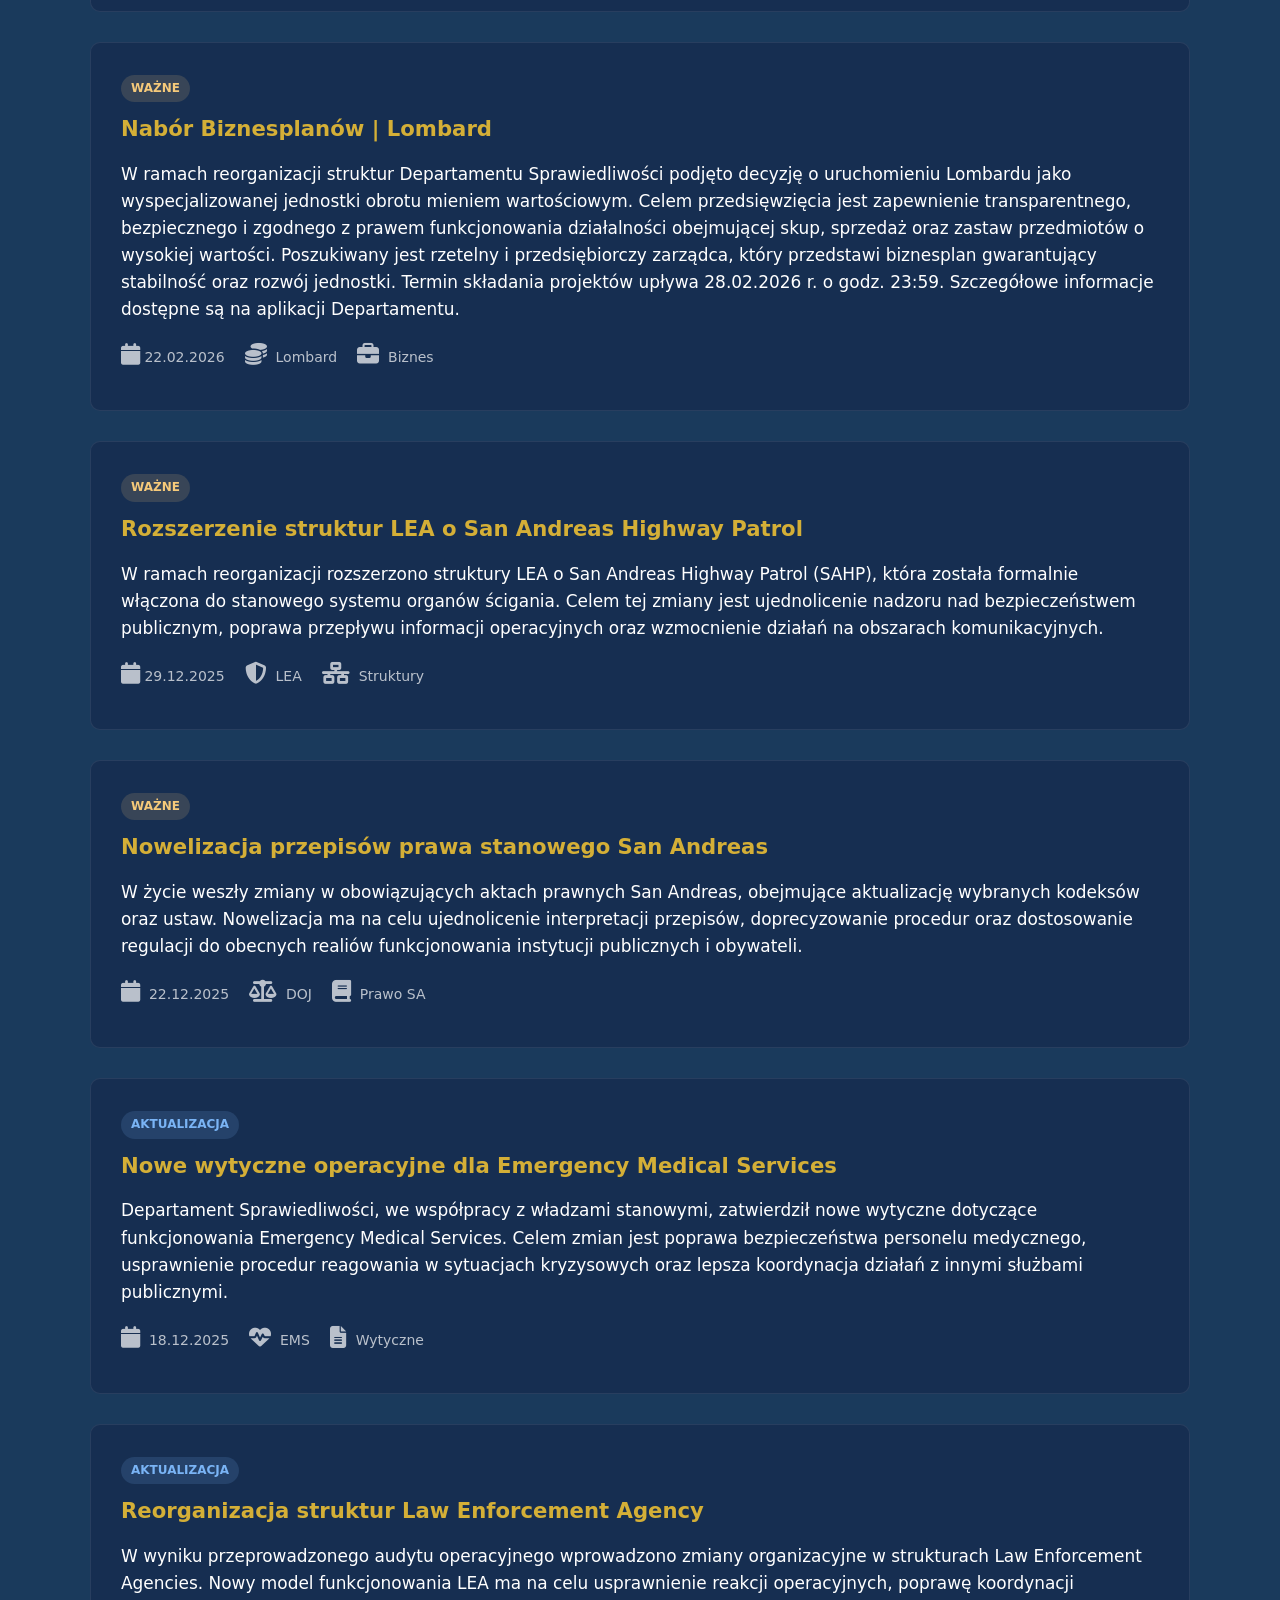
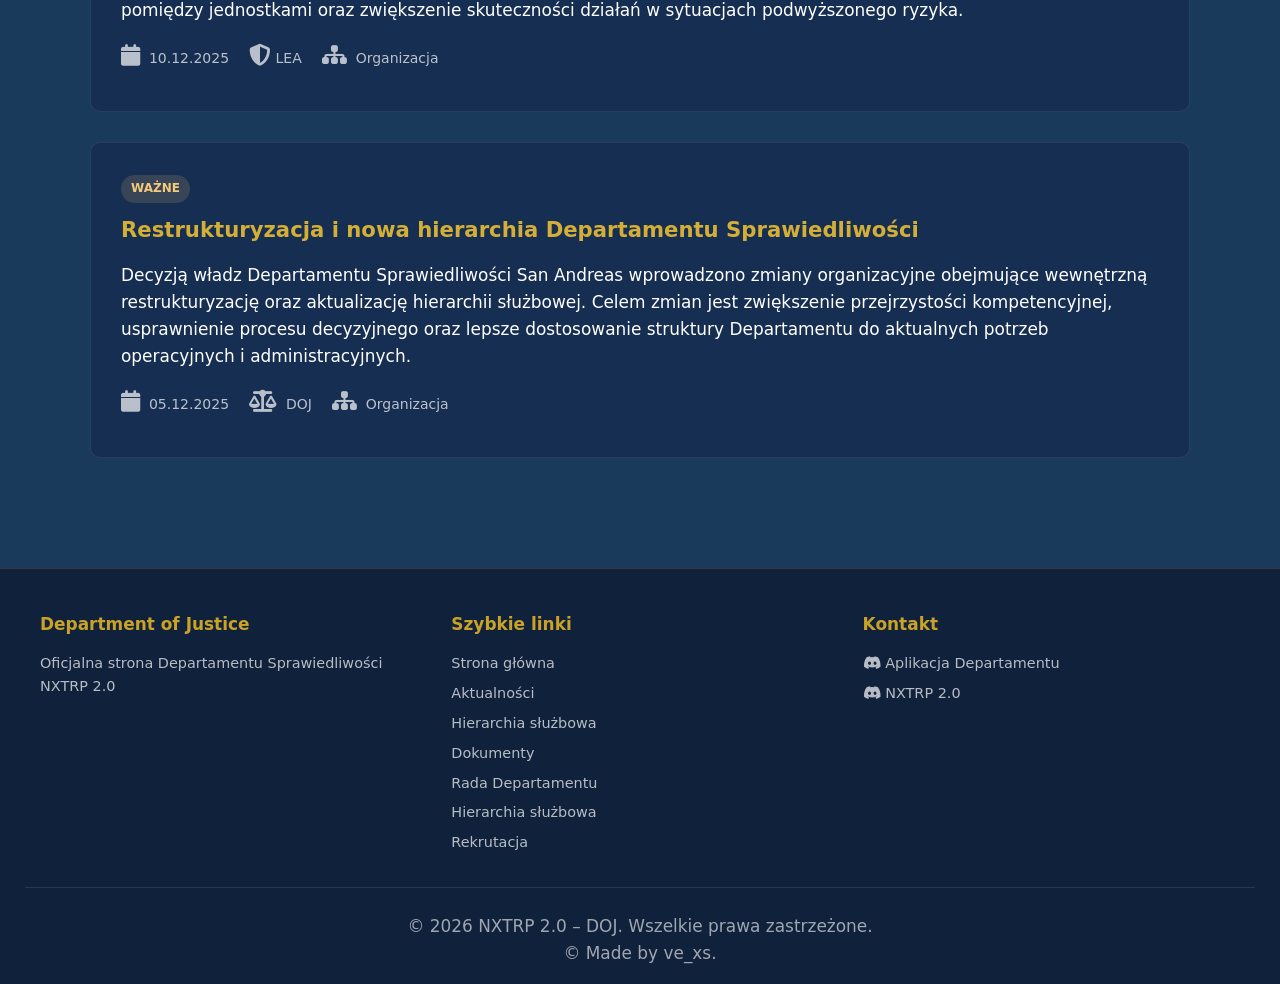
==== commit c4c9ab7c: "Update index.html" ====
--- a/index.html
+++ b/index.html
@@ -113,23 +113,29 @@
 
   <h3>Nabór Biznesplanów | Komis Samochodowy</h3>
 
+
   <p>
-    Masz doświadczenie w motoryzacji i smykałkę do prowadzenia biznesu? <br>
-
-    Department of Justice ogłasza nabór na zarządcę Komis Samochodowego – nowo powstającej jednostki odpowiedzialnej za profesjonalny obrót pojazdami na terenie stanu. Celem inicjatywy jest stworzenie miejsca, które zapewni mieszkańcom bezpieczne, transparentne oraz zgodne z obowiązującymi standardami warunki zakupu i sprzedaży pojazdów.
-
-    <br>Zakres działalności obejmuje m.in.: skup oraz sprzedaż pojazdów używanych, przyjmowanie pojazdów w rozliczeniu (trade-in), weryfikację stanu prawnego i technicznego pojazdów oraz budowanie relacji z klientami. <br>
-
-    Poszukujemy osoby rzetelnej, przedsiębiorczej i zorganizowanej, która zapewni stabilne funkcjonowanie komisu oraz jego dalszy rozwój. Oczekiwane są również innowacyjne rozwiązania podnoszące jakość obsługi oraz konkurencyjność na rynku. <br>
-
-    Twój biznesplan powinien uwzględniać model zarządzania, strategię sprzedaży oraz rozwiązania zwiększające bezpieczeństwo i transparentność transakcji. <br>
-
-    Termin składania projektów upływa 08.03.2026 r. o godz. 23:59. <br> Biznesplany przyjmowane są wyłącznie osobiście w budynku Department of Justice.
+    Masz wyczucie rytmu, zmysł do zarządzania i wizję na rozwój nocnej rozrywki?<br><br>
+
+    Department of Justice ogłasza nabór na zarządcę legendarnego klubu Vanilla Unicorn – jednego z kluczowych punktów nocnego życia miasta.<br>
+    To miejsce, w którym prestiż łączy się z wyjątkową atmosferą oraz wysokim standardem obsługi.<br><br>
+
+    Zakres działalności obejmuje m.in.: profesjonalną obsługę barmańską, organizację wydarzeń tematycznych i występów DJ-skich,<br>
+    prowadzenie stref VIP oraz zarządzanie zespołem artystycznym i personelem lokalu.<br><br>
+
+    Poszukujemy osoby odpowiedzialnej, kreatywnej i konsekwentnej, która zapewni bezpieczne,<br>
+    prestiżowe oraz zgodne z obowiązującymi standardami funkcjonowanie klubu.<br><br>
+
+    Twój biznesplan powinien uwzględniać model zarządzania, koncepcję wydarzeń<br>
+    oraz rozwiązania podnoszące jakość usług i bezpieczeństwo działalności.<br><br>
+
+    Termin składania projektów upływa 04.04.2026 r. o godz. 21:00.<br>
+    Biznesplany przyjmowane są wyłącznie osobiście w budynku Department of Justice.
   </p>
 
   <div class="news-meta">
-    <span><i class="fas fa-calendar"></i>&nbsp;02.03.2026</span>
-    <span><i class="fas fa-car"></i>&nbsp;Komis Samochodowy</span>
+    <span><i class="fas fa-calendar"></i>&nbsp;28.03.2026</span>
+    <span><i class="fas fa-music"></i>&nbsp;Vanilla Unicorn</span>
     <span><i class="fas fa-briefcase"></i>&nbsp;Biznes</span>
   </div>
 
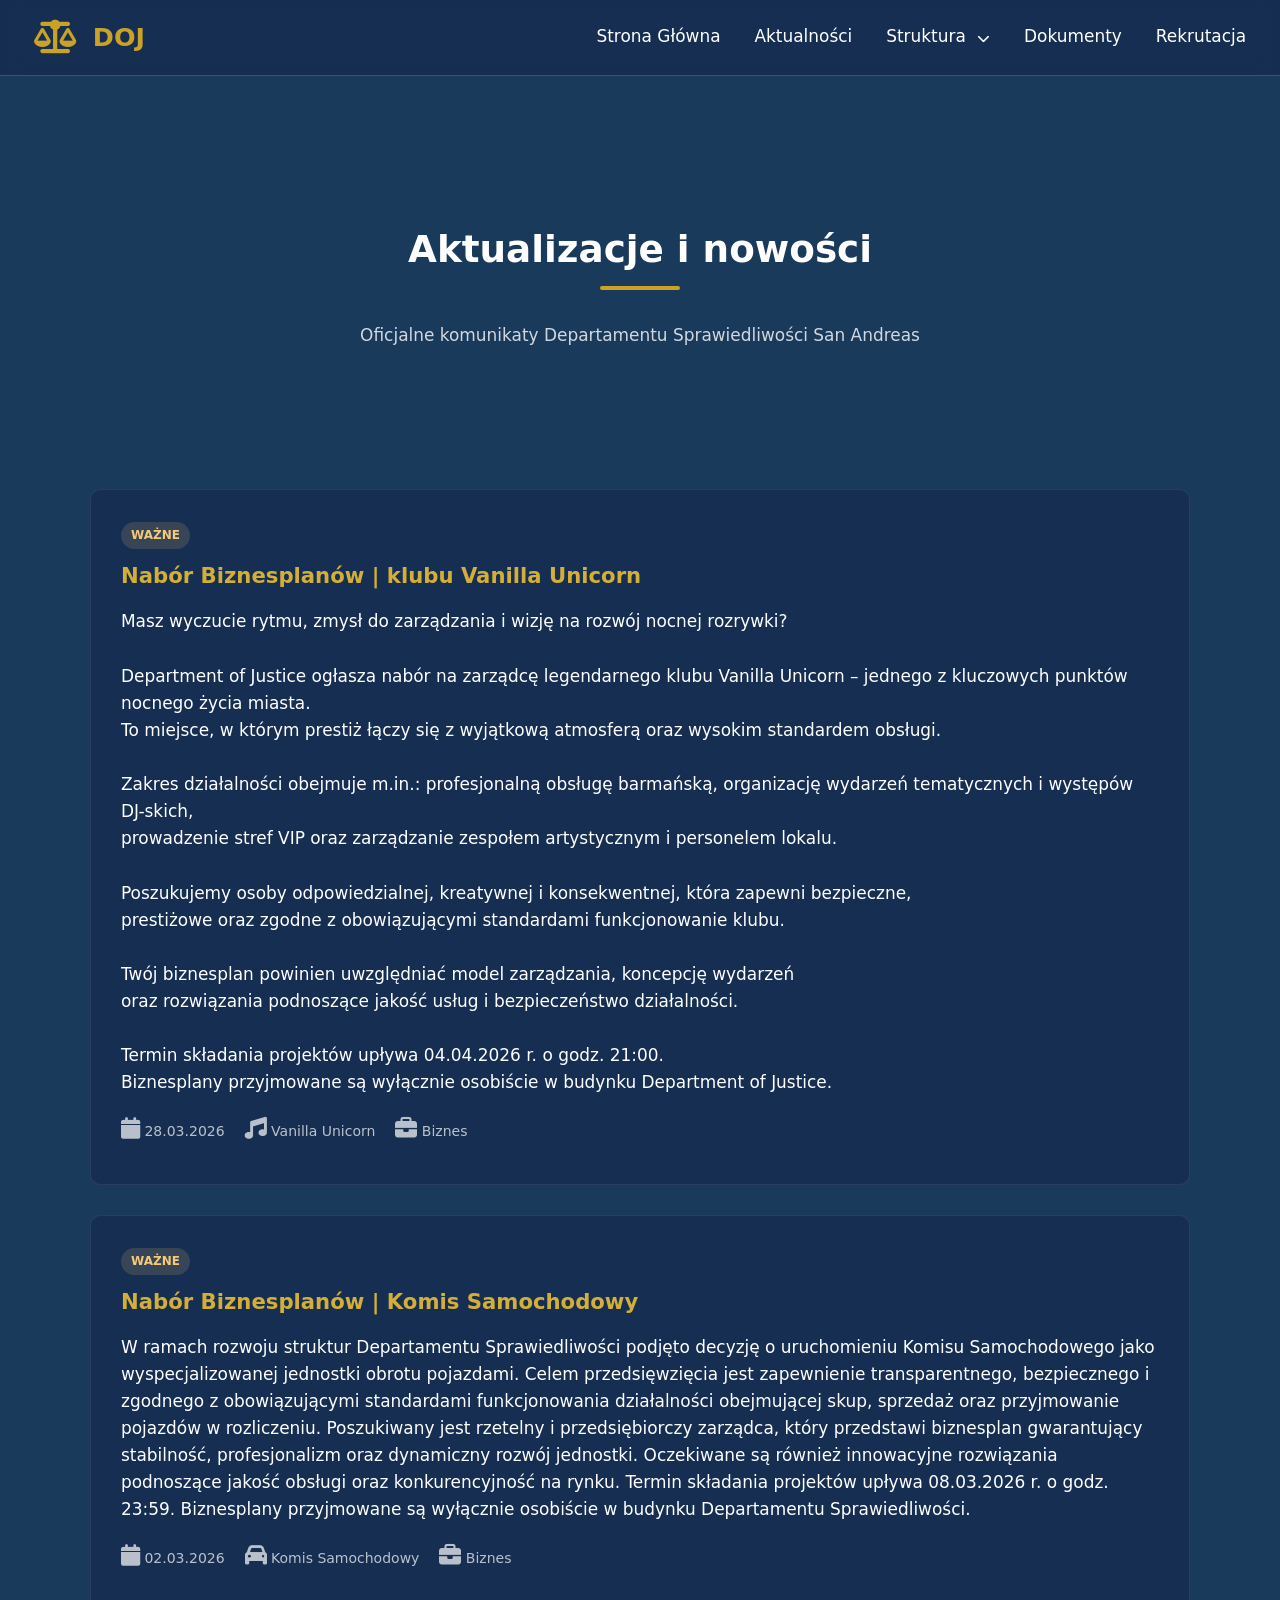
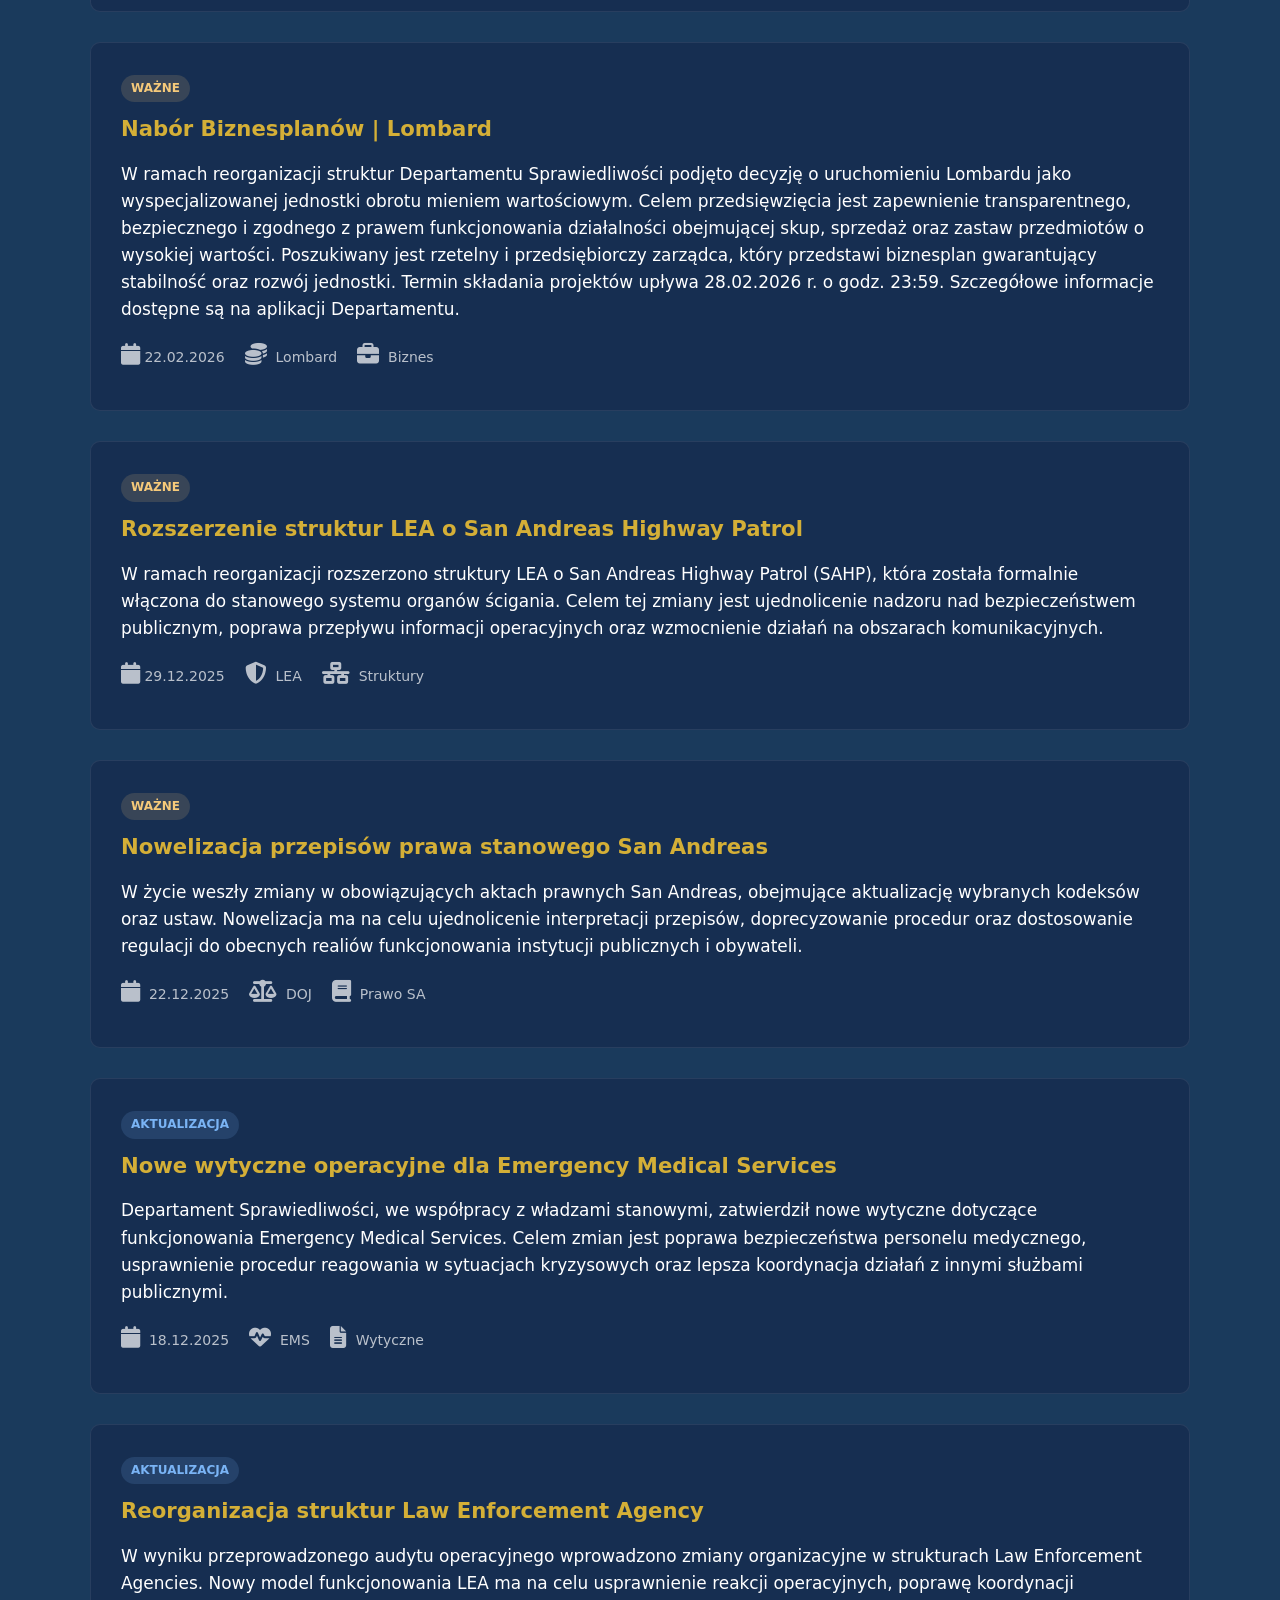
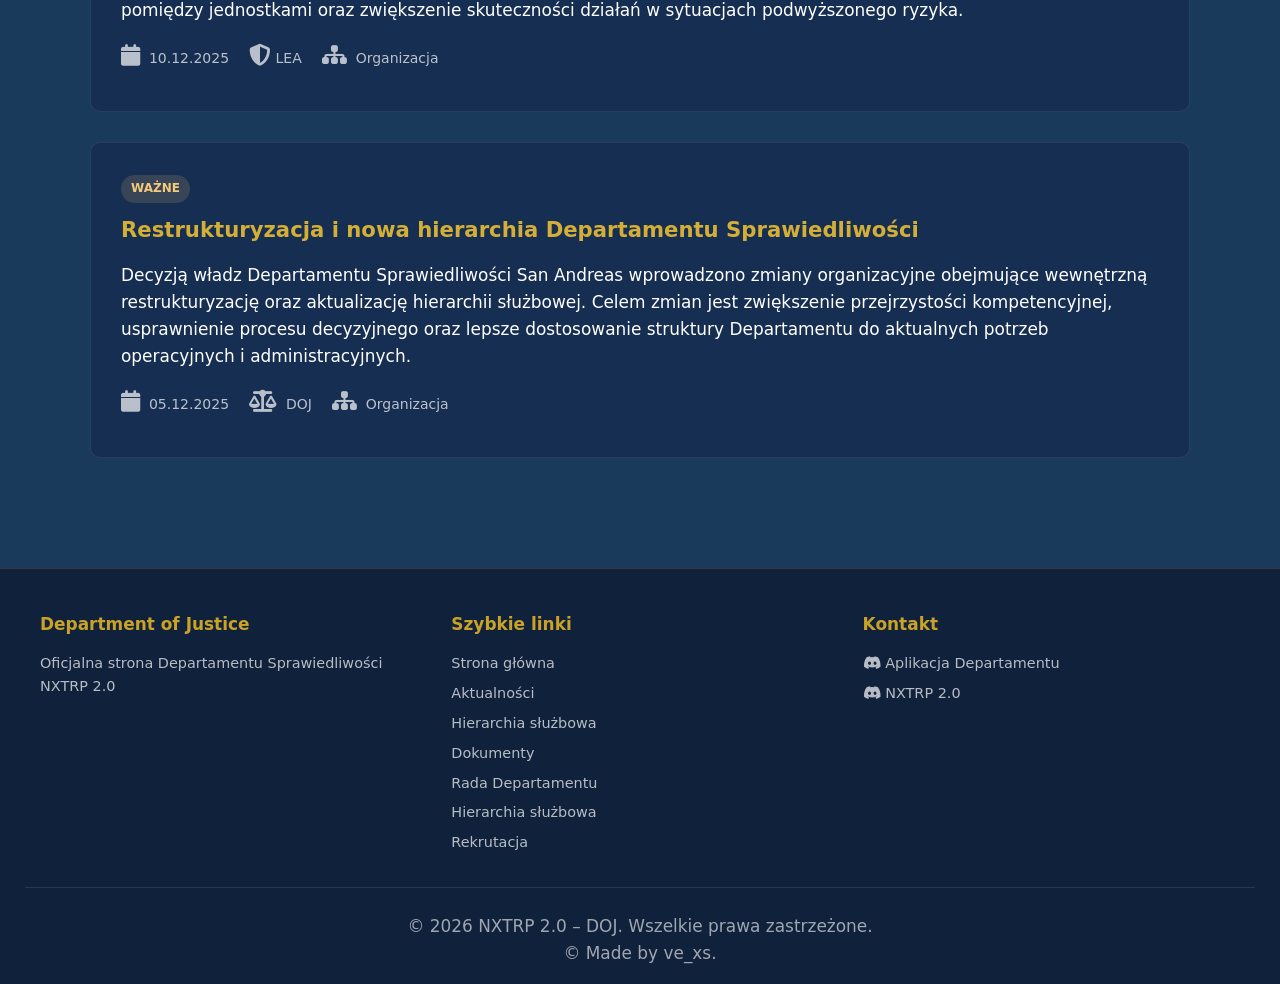
==== commit 68ef7e15: "Update index.html" ====
--- a/index.html
+++ b/index.html
@@ -111,7 +111,7 @@
 
   <span class="news-badge important">Ważne</span>
 
-  <h3>Nabór Biznesplanów | Komis Samochodowy</h3>
+  <h3>Nabór Biznesplanów | klubu Vanilla Unicorn</h3>
 
 
   <p>
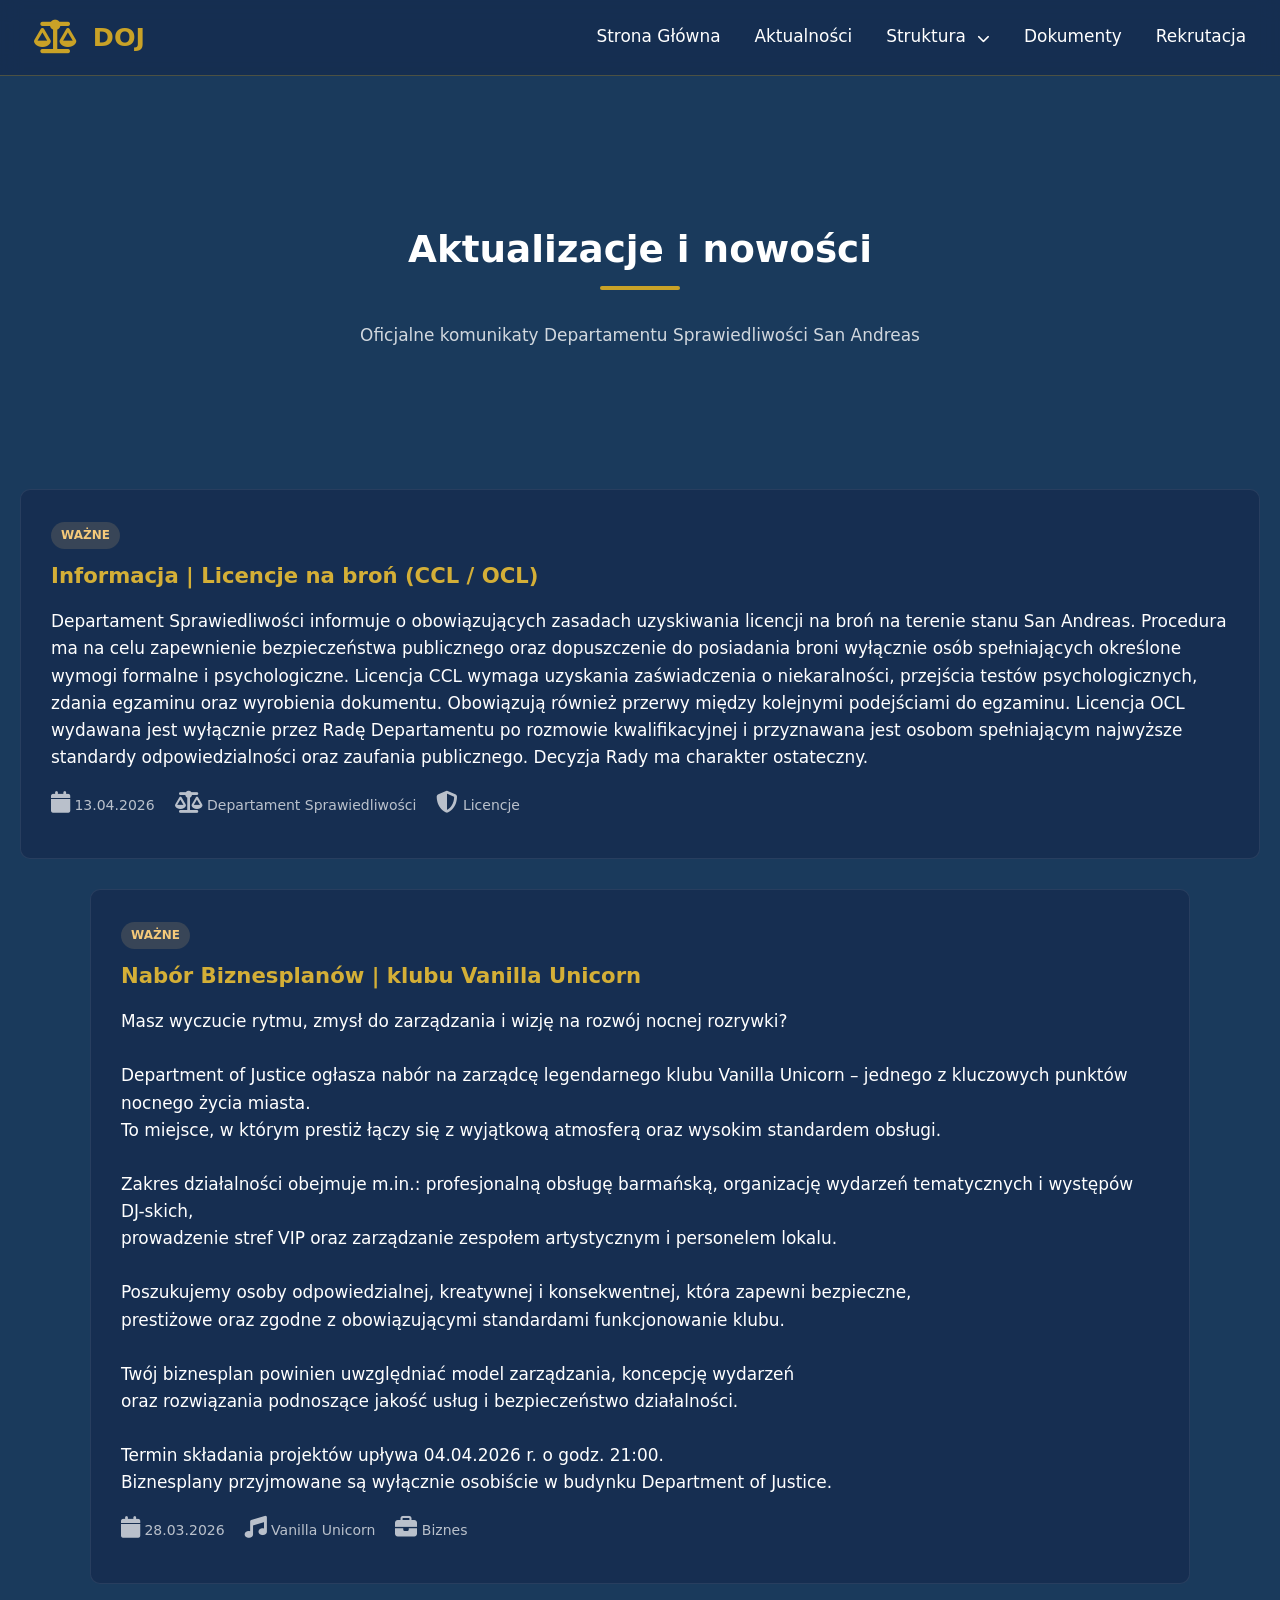
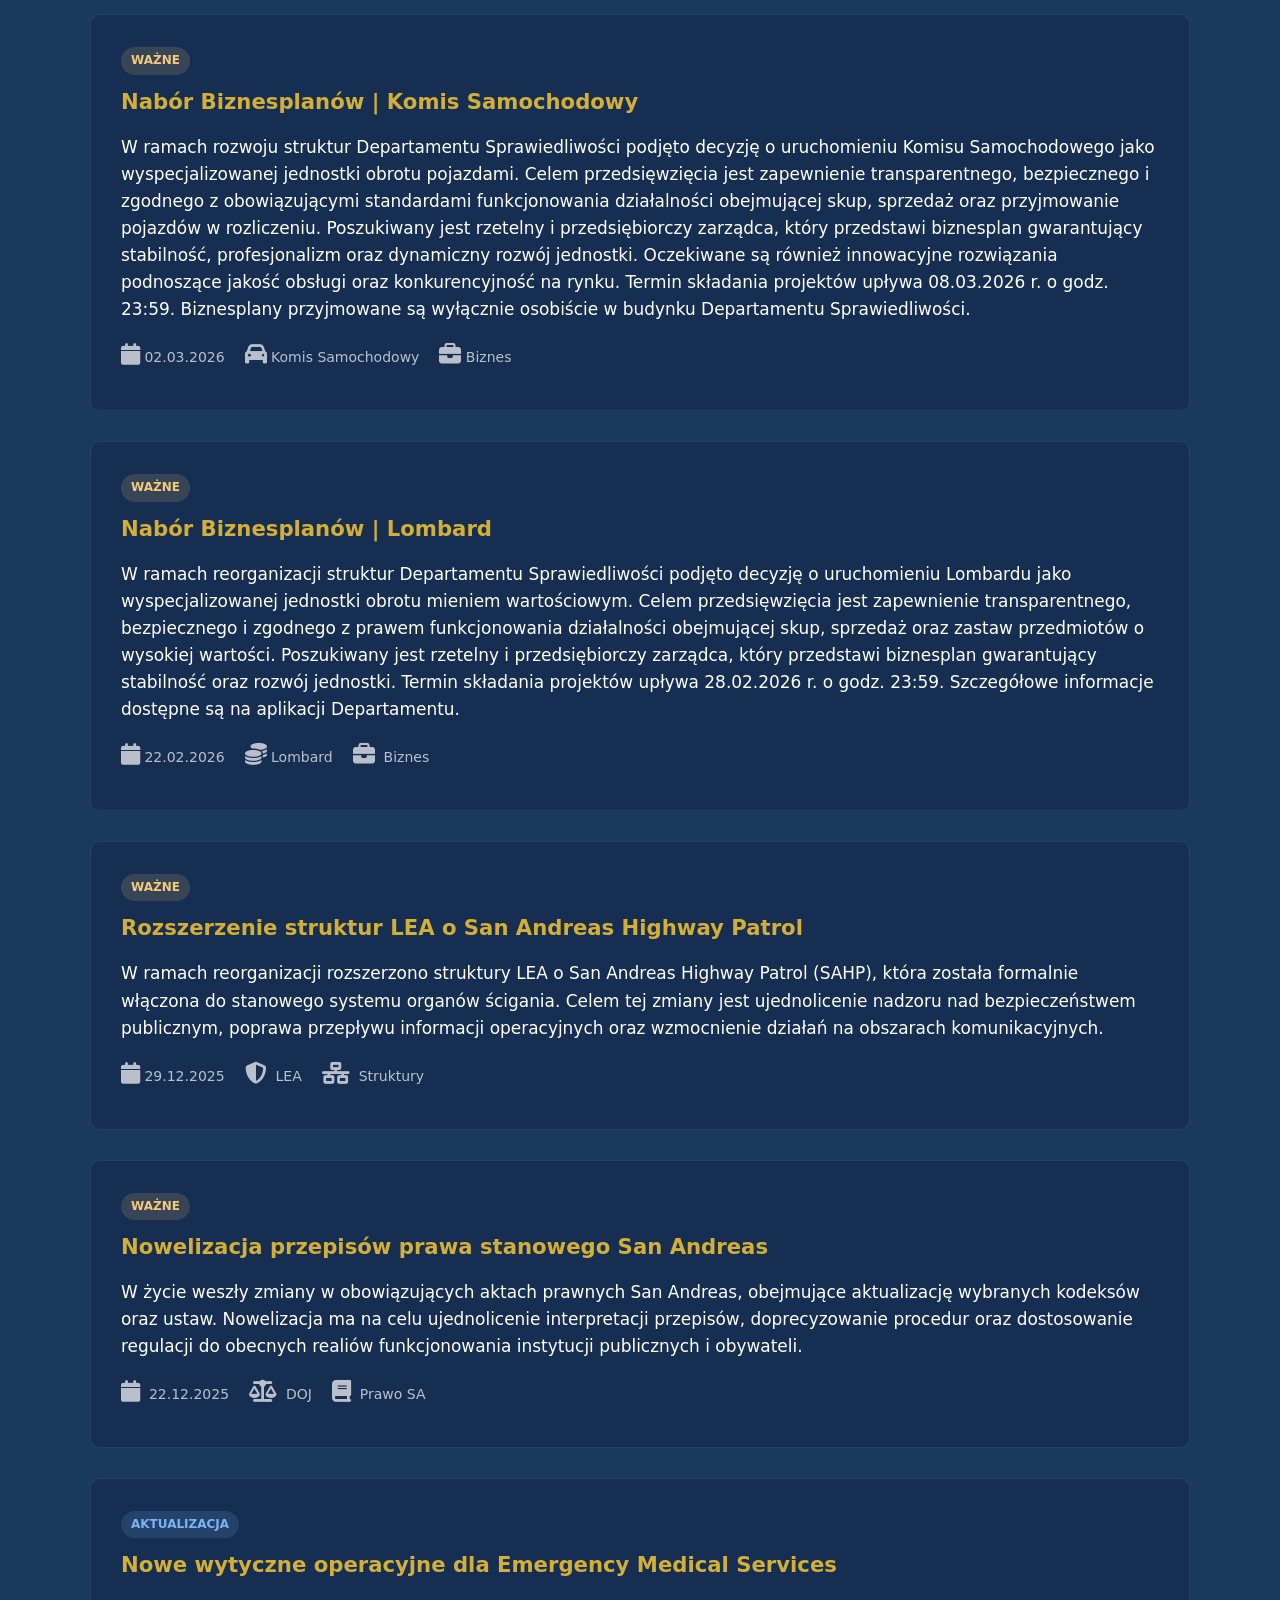
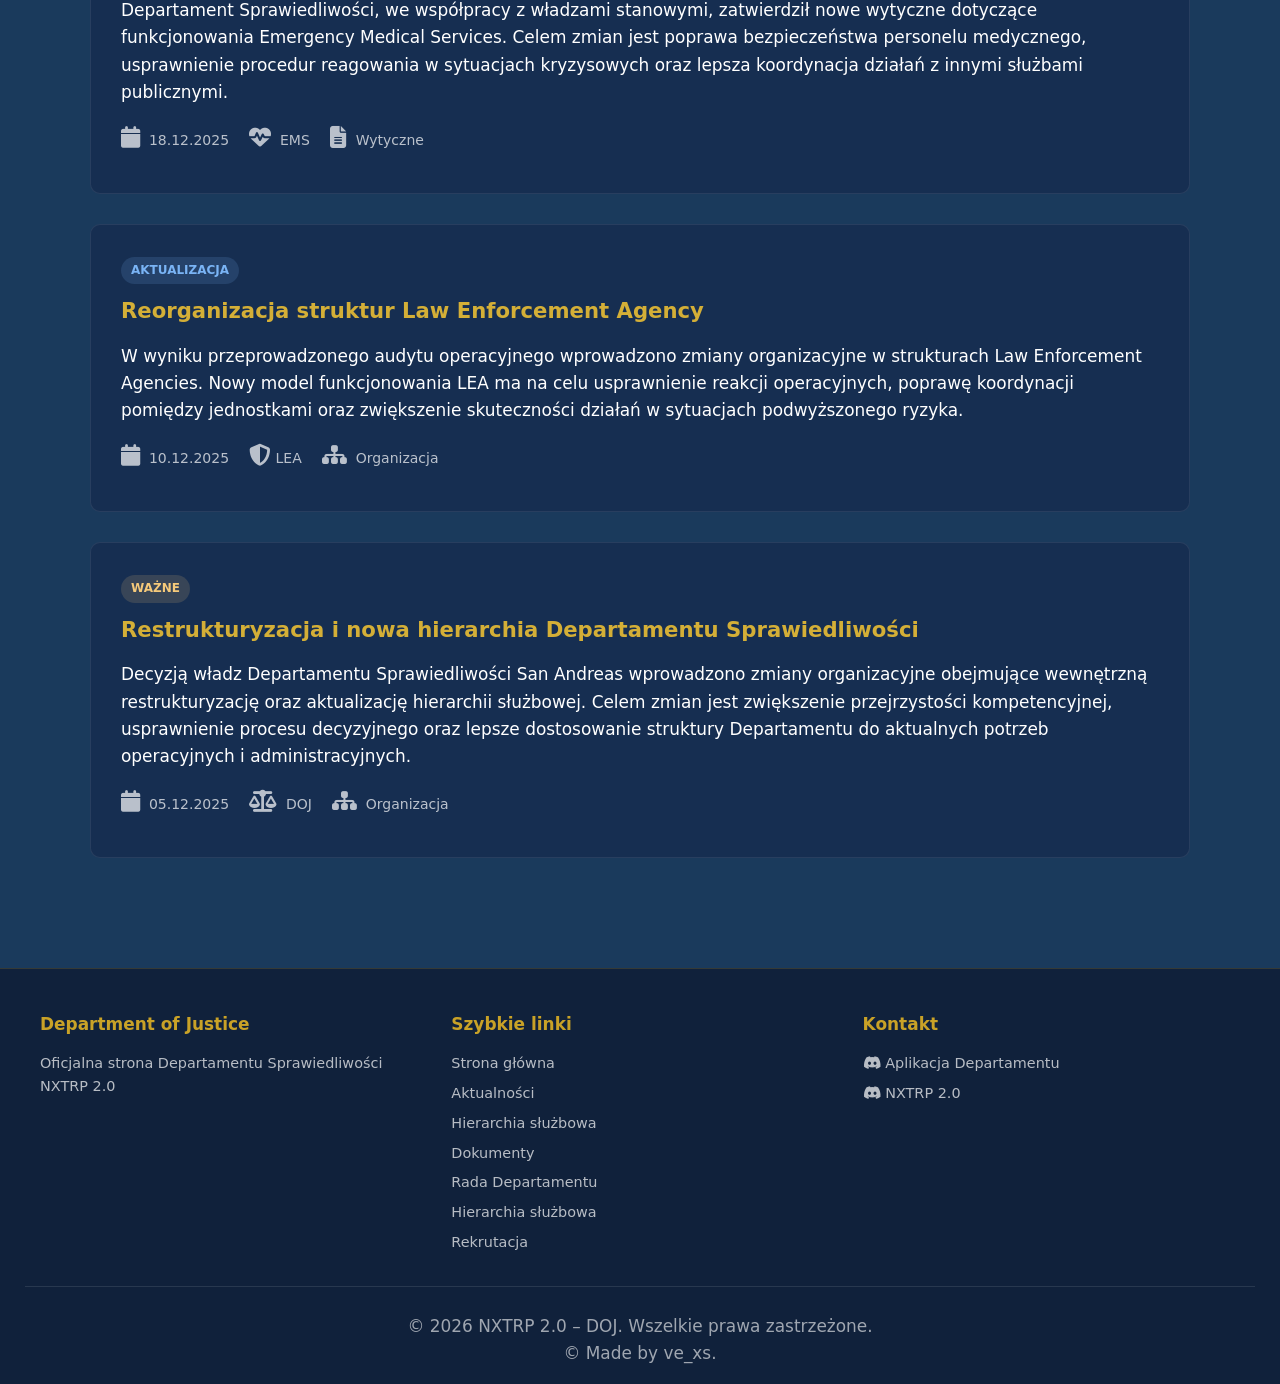
==== commit e615883f: "Update index.html" ====
--- a/index.html
+++ b/index.html
@@ -104,6 +104,30 @@
     </div>
     </section>
 
+<article class="news-card fade-in">
+
+  <span class="news-badge important">Ważne</span>
+
+  <h3>Informacja | Licencje na broń (CCL / OCL)</h3>
+
+  <p>
+    Departament Sprawiedliwości informuje o obowiązujących zasadach uzyskiwania licencji na broń na terenie stanu San Andreas.
+    Procedura ma na celu zapewnienie bezpieczeństwa publicznego oraz dopuszczenie do posiadania broni wyłącznie osób spełniających
+    określone wymogi formalne i psychologiczne. Licencja CCL wymaga uzyskania zaświadczenia o niekaralności, przejścia testów
+    psychologicznych, zdania egzaminu oraz wyrobienia dokumentu. Obowiązują również przerwy między
+    kolejnymi podejściami do egzaminu. Licencja OCL wydawana jest wyłącznie przez Radę Departamentu po rozmowie kwalifikacyjnej i
+    przyznawana jest osobom spełniającym najwyższe standardy odpowiedzialności oraz zaufania publicznego. Decyzja Rady ma charakter
+    ostateczny.
+  </p>
+
+  <div class="news-meta">
+    <span><i class="fas fa-calendar"></i>&nbsp;13.04.2026</span>
+    <span><i class="fas fa-scale-balanced"></i>&nbsp;Departament Sprawiedliwości</span>
+    <span><i class="fas fa-shield-alt"></i>&nbsp;Licencje</span>
+  </div>
+
+</article>
+    
     
     <div class="news-list">
 
@@ -185,7 +209,7 @@
 
     <div class="news-meta">
         <span><i class="fas fa-calendar"></i>&nbsp;22.02.2026</span>
-     <span><i class="fas fa-coins"></i>&nbsp; Lombard</span>
+     <span><i class="fas fa-coins"></i>&nbsp;Lombard</span>
     <span><i class="fas fa-briefcase"></i>&nbsp; Biznes</span>
     </div>
 </article>
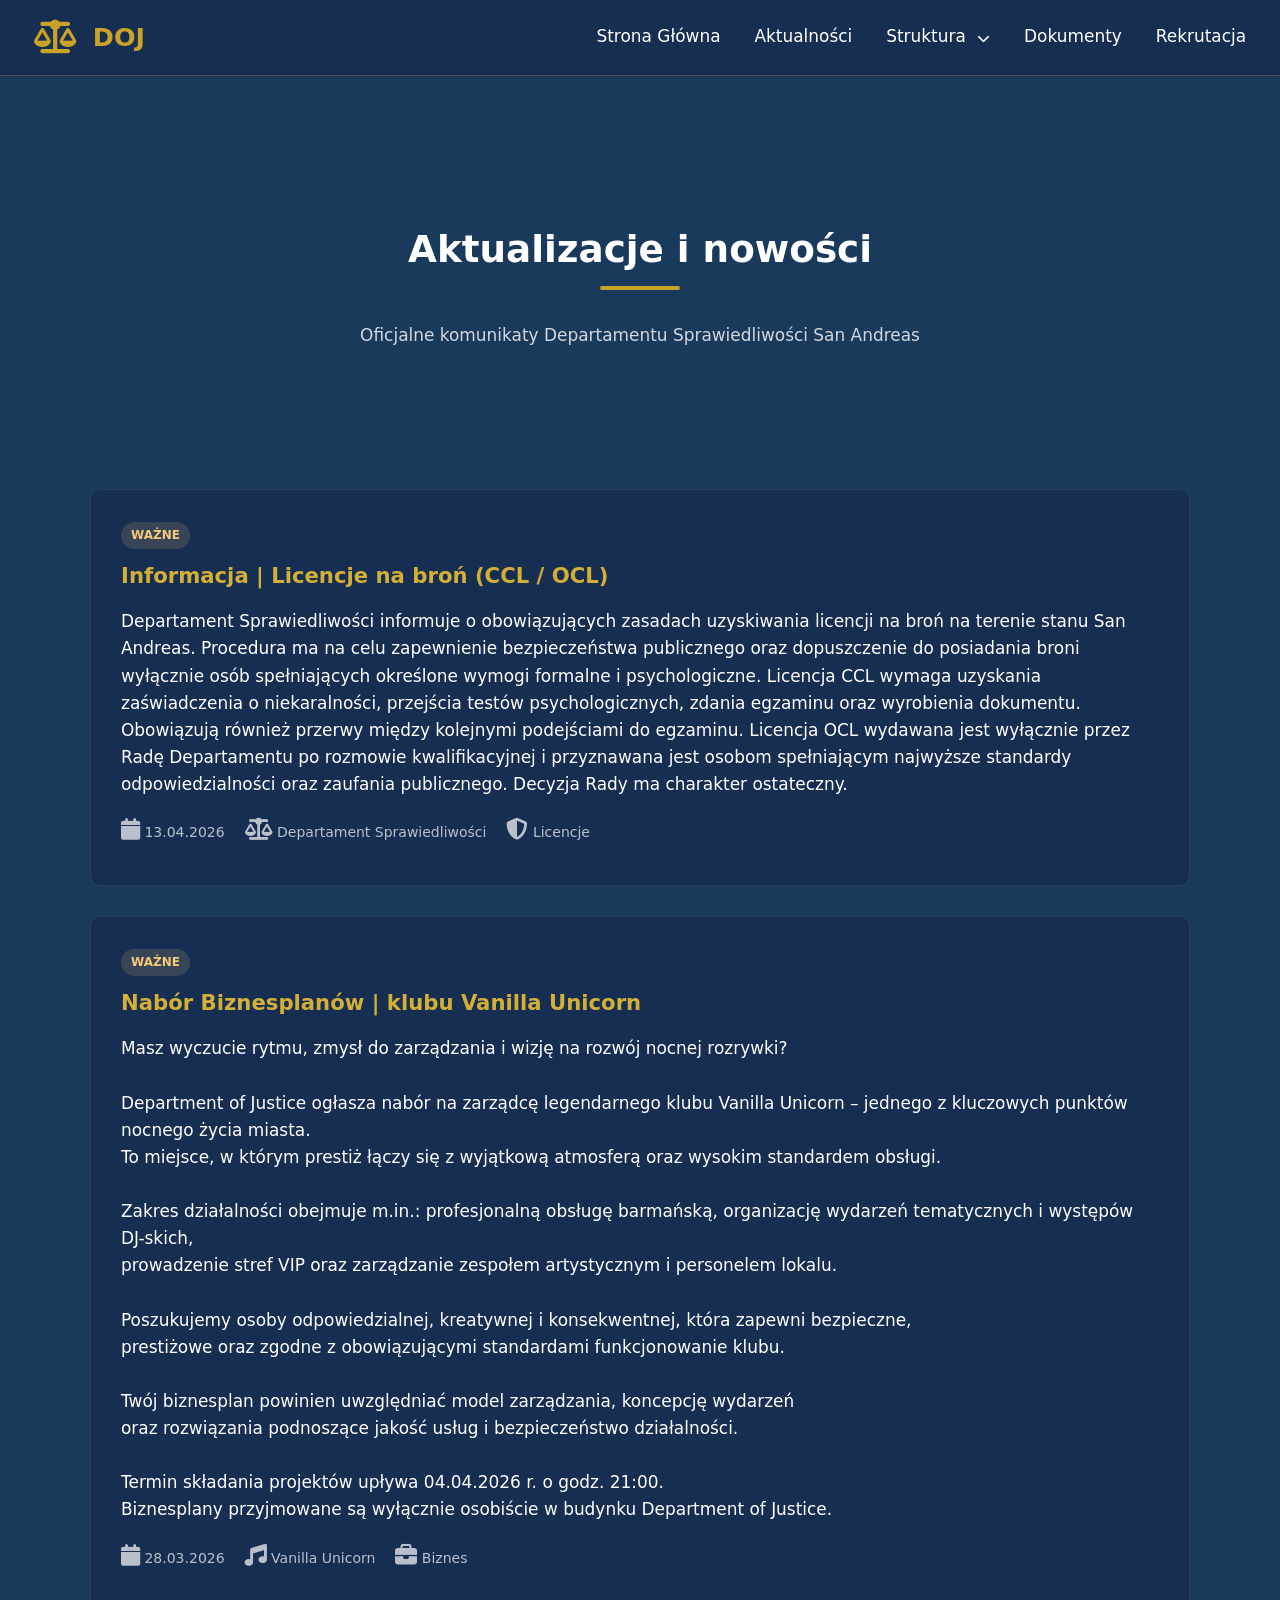
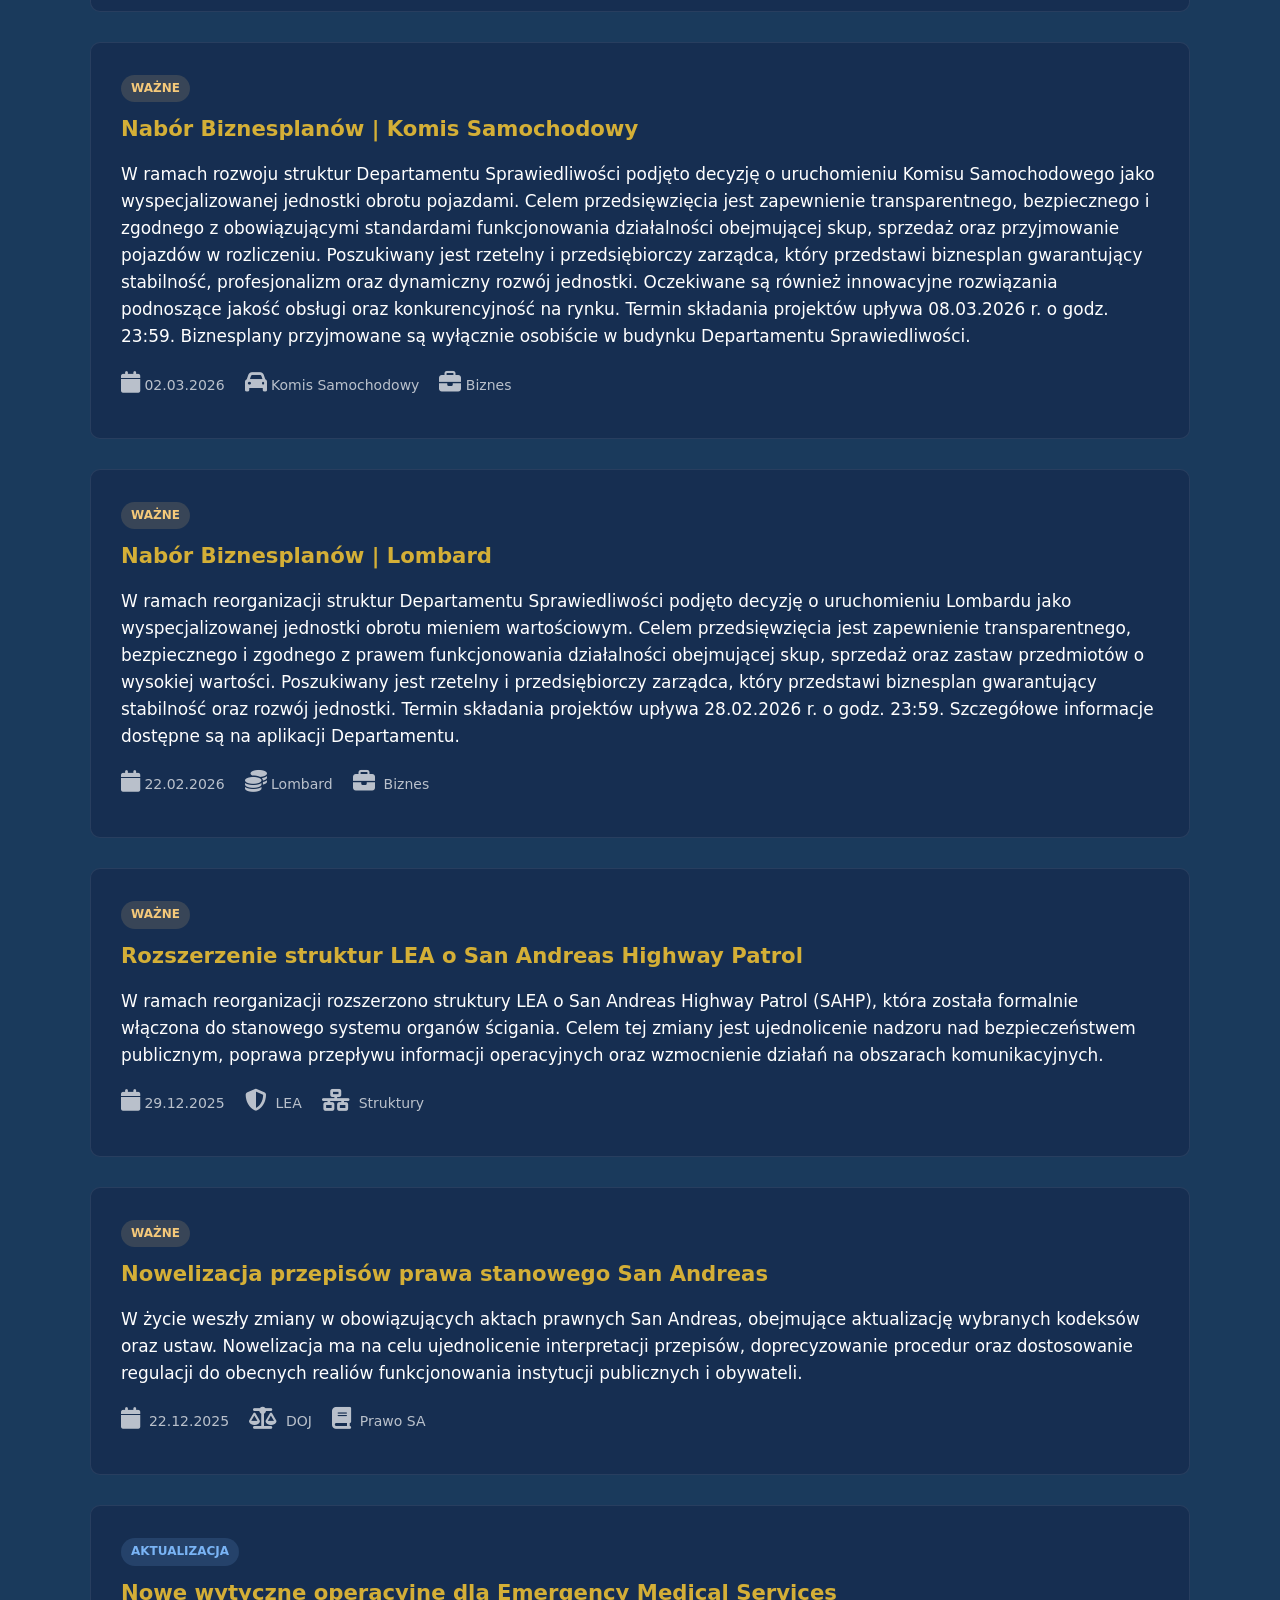
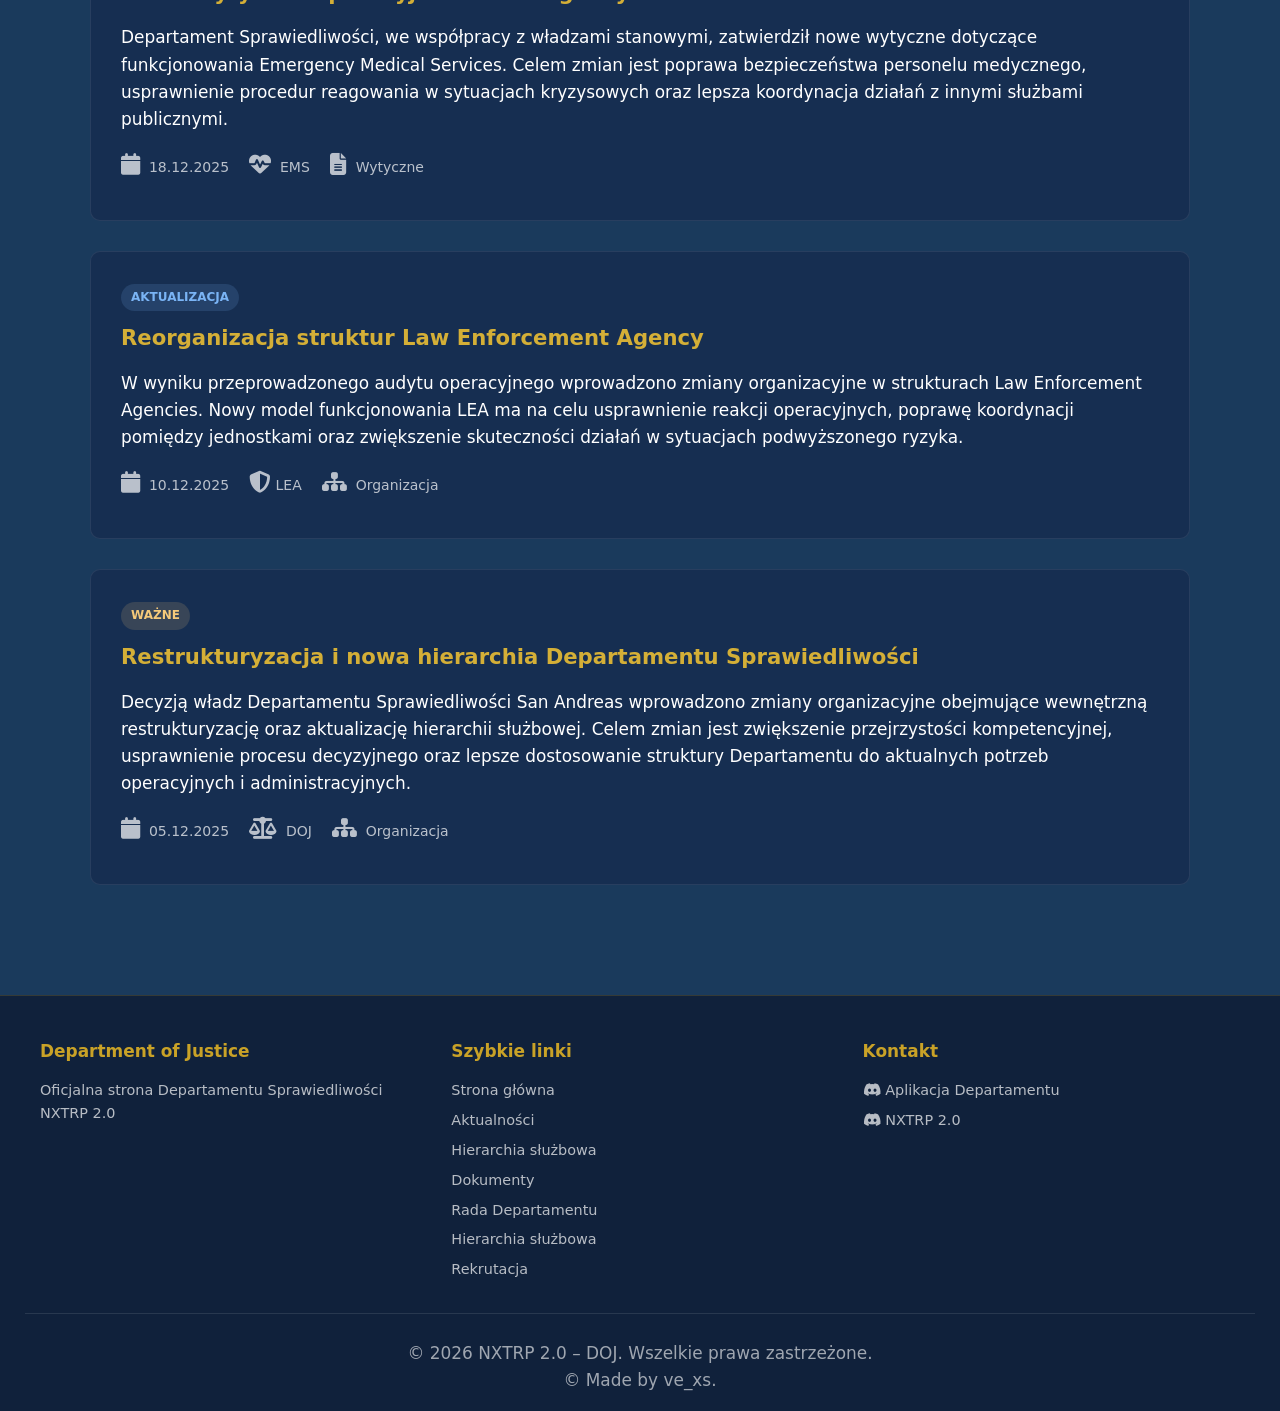
==== commit 855c158c: "Update index.html" ====
--- a/index.html
+++ b/index.html
@@ -104,7 +104,11 @@
     </div>
     </section>
 
-<article class="news-card fade-in">
+
+    
+    <div class="news-list">
+
+        <article class="news-card fade-in">
 
   <span class="news-badge important">Ważne</span>
 
@@ -128,8 +132,6 @@
 
 </article>
     
-    
-    <div class="news-list">
 
         <article class="news-card fade-in">
 
